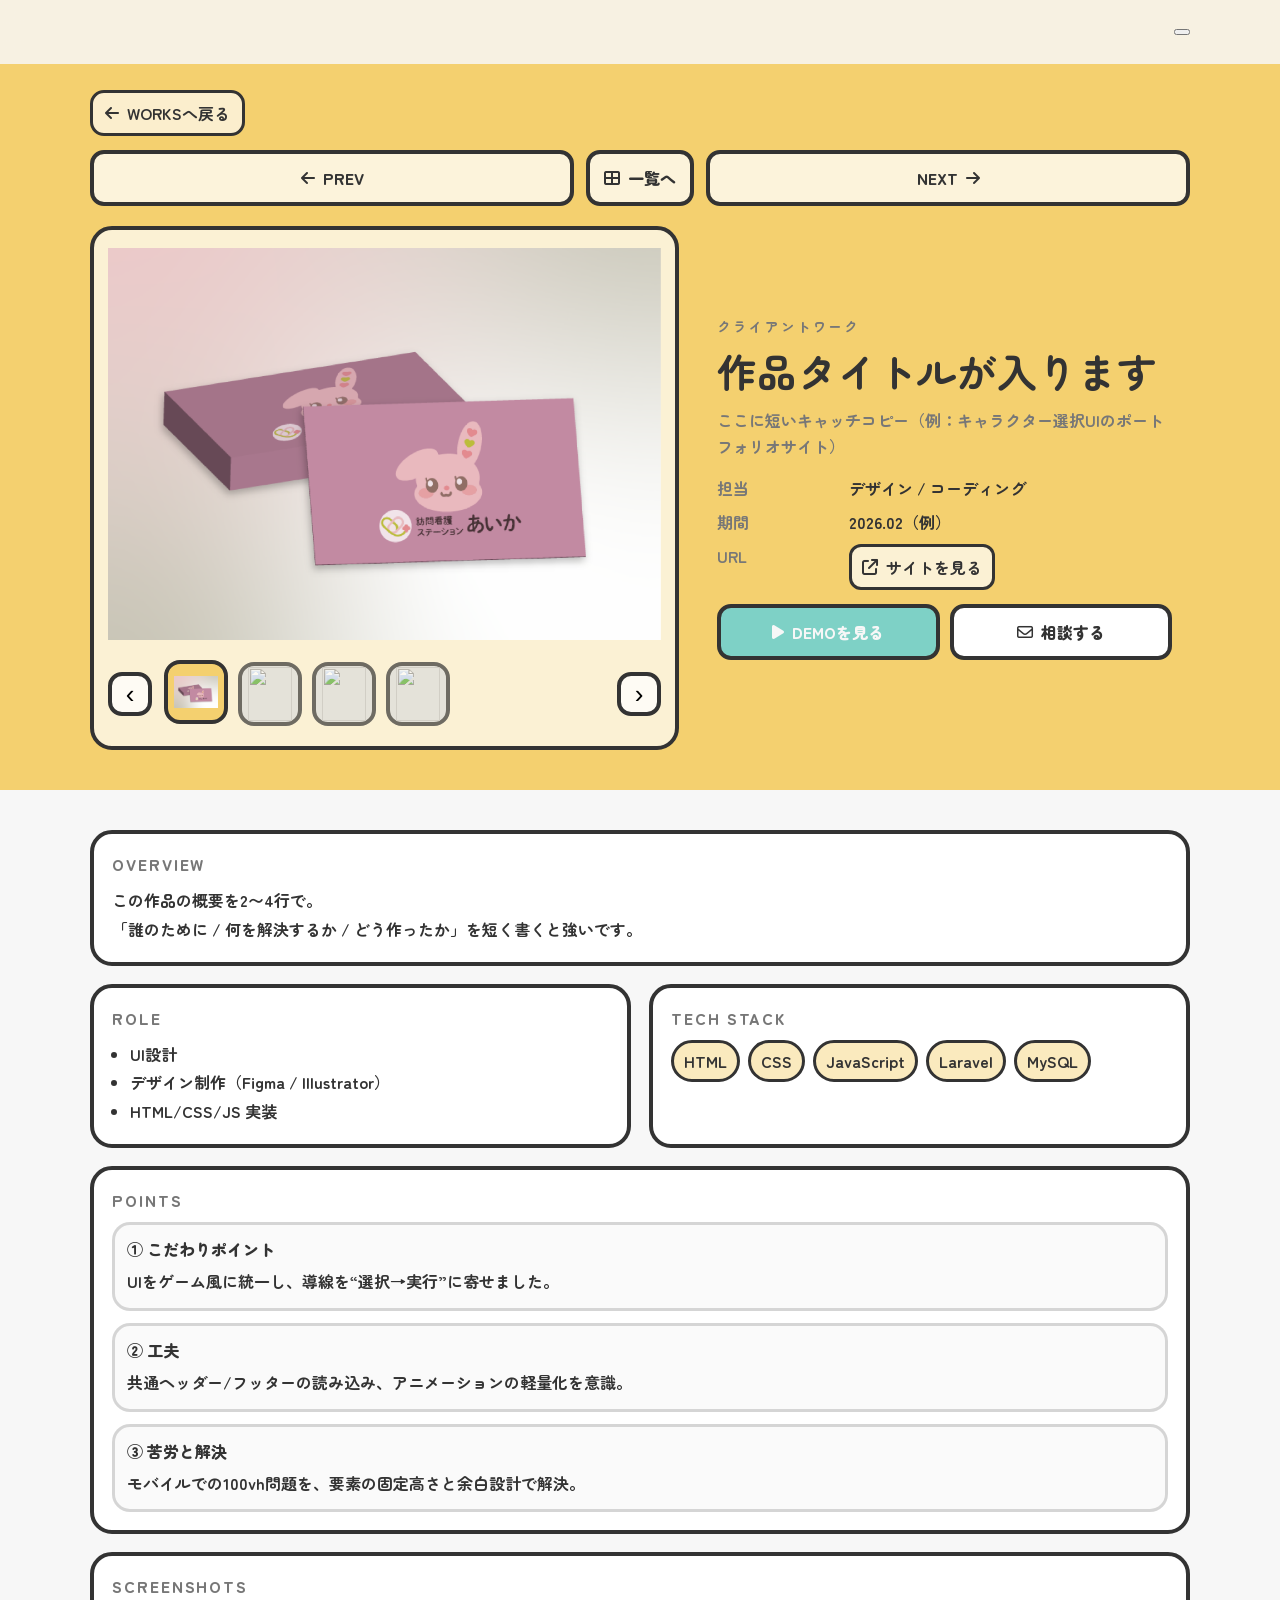
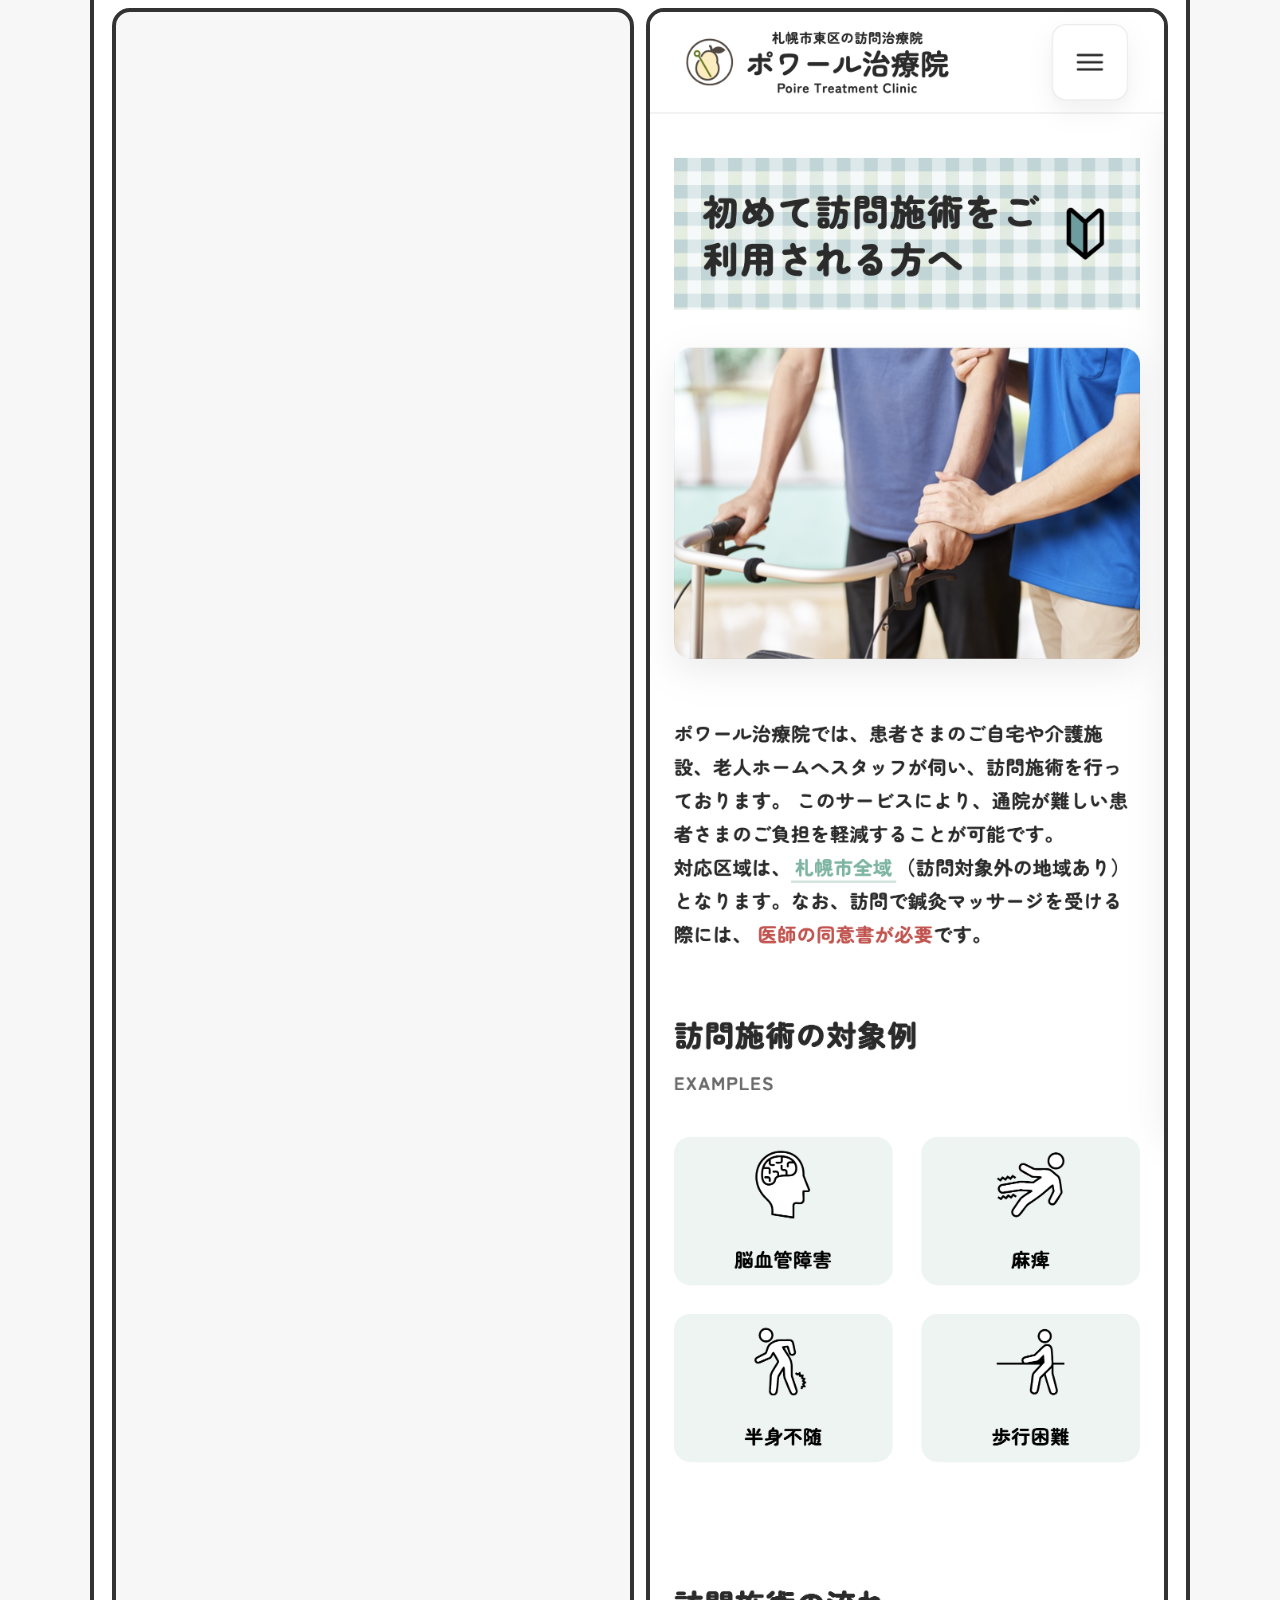
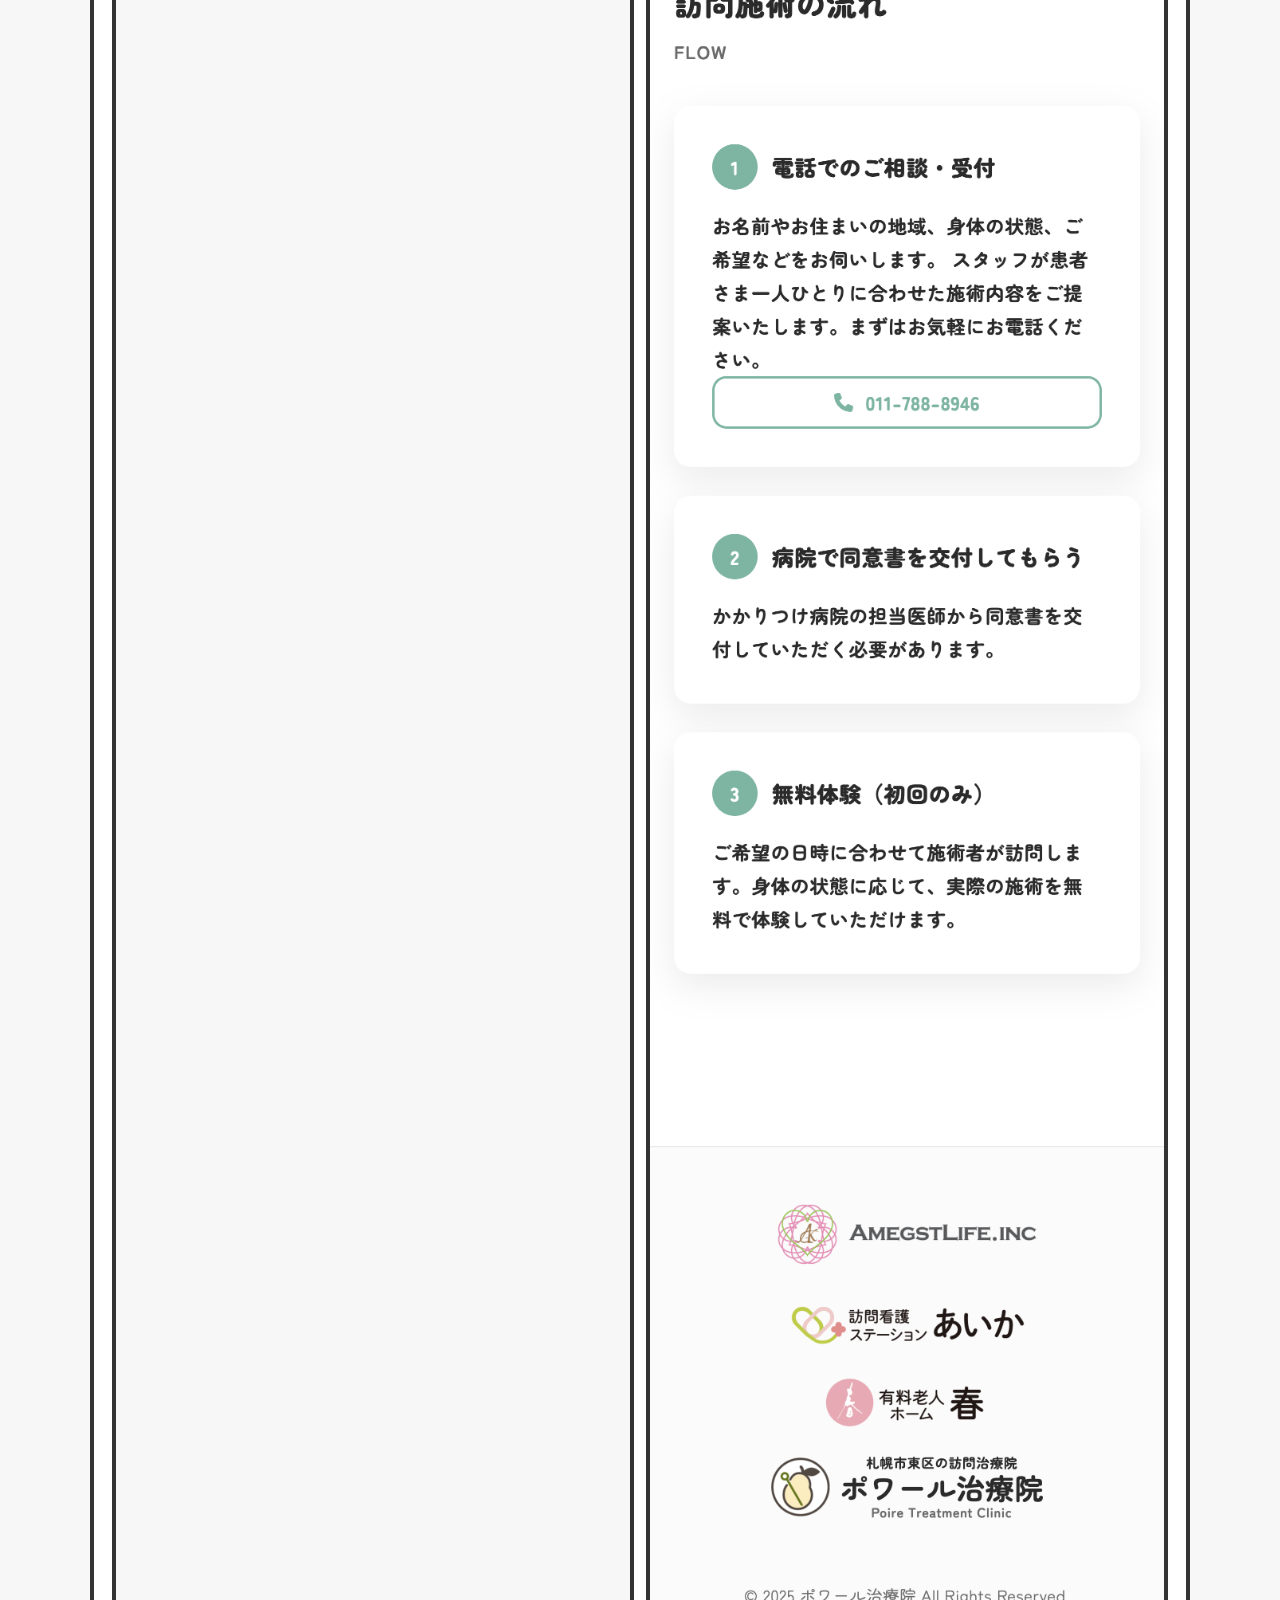
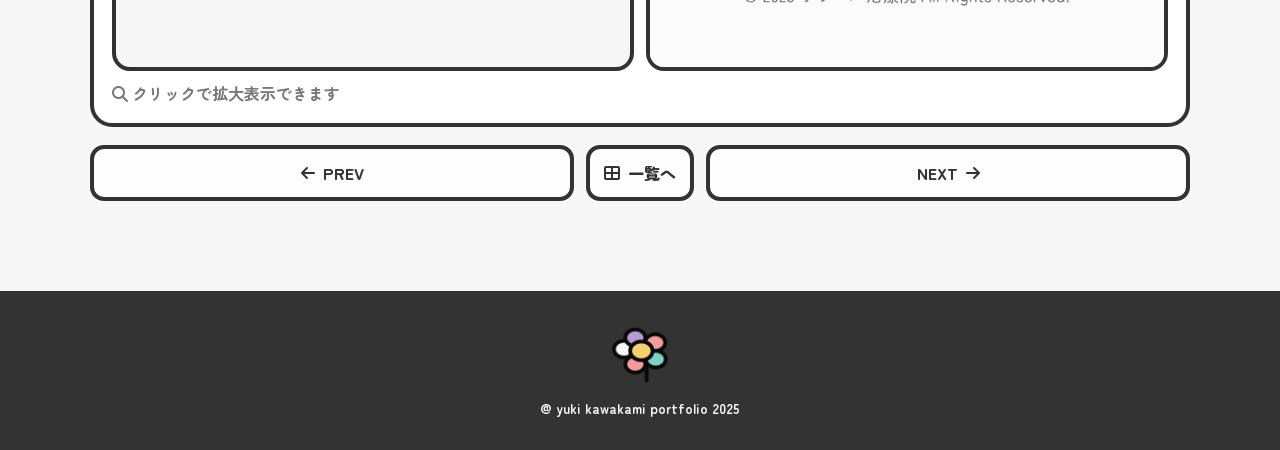
==== works/aika-dtp.html @ 720076ee "update" ====
<!DOCTYPE html>
<html lang="ja">

<head>
    <meta charset="UTF-8">
    <meta name="viewport" content="width=device-width, initial-scale=1.0">

    <title>制作実績 | Yuki Kawakami Portfolio</title>

    <!-- reset css -->
    <link rel="stylesheet" href="https://unpkg.com/destyle.css@1.0.5/destyle.css" />

    <!-- css -->
    <link rel="stylesheet" href="../assets/css/style.css">
    <link rel="stylesheet" href="../assets/css/mobile.css" media="(max-width:768px)">
    <link rel="stylesheet" href="https://cdnjs.cloudflare.com/ajax/libs/font-awesome/6.6.0/css/all.min.css">

    <!-- ハンバーガー -->
    <link rel="stylesheet" href="https://cdnjs.cloudflare.com/ajax/libs/hamburgers/1.2.1/hamburgers.min.css">

    <!-- ファビコン -->
    <link rel="icon" href="../img/favicon.ico" sizes="any" />

    <!-- フォント -->
    <link rel="preconnect" href="https://fonts.googleapis.com">
    <link rel="preconnect" href="https://fonts.gstatic.com" crossorigin>
    <link
        href="https://fonts.googleapis.com/css2?family=BBH+Bartle&family=Kiwi+Maru:wght@400;500&family=M+PLUS+Rounded+1c:wght@400;500;700&family=Zen+Maru+Gothic:wght@400;500;700;900&display=swap"
        rel="stylesheet">

    <!-- js -->
    <script src="../assets/js/script.js" defer></script>
</head>

<body>

    <header id="header" class="header"><!-- ヘッダー挿入 --></header>

    <main>

        <!-- ===== HERO ===== -->
        <section class="workHero">
            <div class="workHero__inner">

                <nav class="workBread" aria-label="breadcrumb">
                    <a href="../index.html#works" class="workBread__link">
                        <i class="fa-solid fa-arrow-left"></i> WORKSへ戻る
                    </a>
                </nav>
                <!-- 前後ナビ -->
                <div class="workPager">
                    <a class="workPager__btn" href="./portfolio-site.html">
                        <i class="fa-solid fa-arrow-left"></i> PREV
                    </a>
                    <a class="workPager__btn" href="../index.html#works">
                        <i class="fa-solid fa-table-cells-large"></i> 一覧へ
                    </a>
                    <a class="workPager__btn" href="./cytech-character-design.html">
                        NEXT <i class="fa-solid fa-arrow-right"></i>
                    </a>
                </div>
                <div class="workHero__grid">
                    <!-- 左：サムネ -->
                    <div class="workHero__shot">


                        <!-- メイン画像 -->
                        <img id="workHeroMain" src="../img/works-02.png" alt="作品サムネイル">

                        <!-- 下：別画像サムネ -->
                        <div class="workHeroThumbs">
                            <button class="workHero-arrow" type="button" data-dir="-1" aria-label="prev">‹</button>

                            <div class="workHeroThumbs__list" id="workHeroThumbList"></div>

                            <button class="workHero-arrow" type="button" data-dir="1" aria-label="next">›</button>
                        </div>

                    </div>



                    <!-- 右：概要 -->
                    <div class="workHero__info">

                        <p class="workKicker">クライアントワーク</p>
                        <!-- タイトル差し替え -->
                        <h1 class="workTitle">作品タイトルが入ります</h1>
                        <p class="workSub">
                            ここに短いキャッチコピー（例：キャラクター選択UIのポートフォリオサイト）
                        </p>

                        <div class="workMeta">
                            <dl class="workMeta__dl">
                                <div class="workMeta__row">
                                    <dt>担当</dt>
                                    <dd>デザイン / コーディング</dd>
                                </div>
                                <div class="workMeta__row">
                                    <dt>期間</dt>
                                    <dd>2026.02（例）</dd>
                                </div>
                                <div class="workMeta__row">
                                    <dt>URL</dt>
                                    <dd>
                                        <a class="workLink" href="http://www.amgst.co.jp/" target="_blank"
                                            rel="noopener">
                                            <i class="fa-solid fa-arrow-up-right-from-square"></i> サイトを見る
                                        </a>
                                    </dd>
                                </div>

                            </dl>

                            <!-- CTA -->
                            <div class="workCtas">
                                <a class="workBtn workBtn--main" href="https://example.com" target="_blank"
                                    rel="noopener">
                                    <i class="fa-solid fa-play"></i> DEMOを見る
                                </a>
                                <a class="workBtn workBtn--sub" href="../index.html#contact">
                                    <i class="fa-regular fa-envelope"></i> 相談する
                                </a>
                            </div>

                        </div>
                    </div>
                </div>

            </div>
        </section>


        <!-- ===== CONTENT ===== -->
        <section class="workBody">
            <div class="workBody__inner">

                <div class="workCard2">
                    <h2 class="workH2">OVERVIEW</h2>
                    <p class="workP">
                        この作品の概要を2〜4行で。<br>
                        「誰のために / 何を解決するか / どう作ったか」を短く書くと強いです。
                    </p>
                </div>

                <div class="workGrid2">
                    <div class="workCard2">
                        <h2 class="workH2">ROLE</h2>
                        <ul class="workList">
                            <li>UI設計</li>
                            <li>デザイン制作（Figma / Illustrator）</li>
                            <li>HTML/CSS/JS 実装</li>
                        </ul>
                    </div>

                    <div class="workCard2">
                        <h2 class="workH2">TECH STACK</h2>
                        <div class="workTags">
                            <span class="workTag">HTML</span>
                            <span class="workTag">CSS</span>
                            <span class="workTag">JavaScript</span>
                            <span class="workTag">Laravel</span>
                            <span class="workTag">MySQL</span>
                        </div>
                    </div>
                </div>

                <div class="workCard2">
                    <h2 class="workH2">POINTS</h2>
                    <div class="workPoints">
                        <div class="workPoint">
                            <p class="workPoint__title">① こだわりポイント</p>
                            <p class="workP">UIをゲーム風に統一し、導線を“選択→実行”に寄せました。</p>
                        </div>

                        <div class="workPoint">
                            <p class="workPoint__title">② 工夫</p>
                            <p class="workP">共通ヘッダー/フッターの読み込み、アニメーションの軽量化を意識。</p>
                        </div>

                        <div class="workPoint">
                            <p class="workPoint__title">③ 苦労と解決</p>
                            <p class="workP">モバイルでの100vh問題を、要素の固定高さと余白設計で解決。</p>
                        </div>
                    </div>
                </div>

                <!-- 追加スクショ -->
                <div class="workCard2">
                    <h2 class="workH2">SCREENSHOTS</h2>

                    <div class="workShots">
                        <button class="shot" type="button" data-img="../img/works/sample.png" aria-label="screenshot 1">
                            <img src="../img/works/file02-04.png" alt="">
                        </button>
                        <button class="shot" type="button" data-img="../img/works/sample2.png"
                            aria-label="screenshot 2">
                            <img src="../img/works/file02-05.png" alt="">
                        </button>
                    </div>

                    <p class="workHint">
                        <i class="fa-solid fa-magnifying-glass"></i> クリックで拡大表示できます
                    </p>
                </div>

                <!-- 前後ナビ -->
                <div class="workPager">
                    <a class="workPager__btn" href="./portfolio-site.html">
                        <i class="fa-solid fa-arrow-left"></i> PREV
                    </a>
                    <a class="workPager__btn" href="../index.html#works">
                        <i class="fa-solid fa-table-cells-large"></i> 一覧へ
                    </a>
                    <a class="workPager__btn" href="./cytech-character-design.html">
                        NEXT <i class="fa-solid fa-arrow-right"></i>
                    </a>
                </div>

            </div>
        </section>

        <!-- モーダル（画像拡大） -->
        <div class="workModal" hidden>
            <button class="workModal__bg" type="button" aria-label="close"></button>
            <div class="workModal__panel" role="dialog" aria-modal="true" aria-label="image preview">
                <button class="workModal__close" type="button" aria-label="close">
                    <i class="fa-solid fa-xmark"></i>
                </button>
                <img class="workModal__img" src="" alt="">
            </div>
        </div>


    </main>

    <footer id="footer" class="footer"><!-- フッター挿入 --></footer>

</body>

</html>
---- assets/css/style.css ----
@charset "UTF-8";

[hidden] {
    display: none !important;
}


/* =========================
   Base 
========================= */
:root {

    /* Color */
    --color-bg: #F7F7F7;
    --color-card: #FFFFFF;
    --color-sub: #dbdcdc;

    --color-main: #7ED1C6;
    --color-purple: #B79AD6;
    --color-coral: #F29C9C;
    --color-yellow: #F4D06F;

    --color-text: #333333;
    --color-text-sub: #777777;

    /* space */
    --space-1: 8px;
    --space-2: 12px;
    --space-3: 16px;
    --space-4: 24px;
    --space-5: 32px;
    --space-6: 48px;
    --space-7: 64px;

    /* border */
    --radius: 16px;
}

html {
    /* 基準 */
    font-size: 16px;
    scroll-behavior: smooth;
}

body {
    font-size: 1rem;

    background: var(--color-bg);
    color: var(--color-text);
    margin: 0 auto;
    text-align: center;


    /* font---------- */
    font-family: "Zen Maru Gothic", sans-serif;
    font-weight: 700;
    font-style: normal;
    /* -------------- */
}

.container {
    width: min(1000px, 100% - 32px);
    margin: 0 auto;
}

img {
    max-width: 100%;
    height: auto;
    display: block;

}

h1 {
    font-size: 2rem;
}

h2 {
    /* title */
    font-size: 3rem;
    font-weight: 800;
}

h3 {
    font-size: 1.1rem;

}

h6 {
    color: var(--color-text-sub);
}

p {
    font-weight: 600;
}

section {
    padding: var(--space-7);
}

.title {
    padding: 0 0 var(--space-7) 0;
}


/* button */
.btn {
    background: var(--color-main);
    color: white;
}

.btn:hover {
    background: var(--color-purple);
}

/* 統一 */
.skillCard,
.workCard,
.aboutBox img,
.marquee {
    border-radius: var(--radius);
}

/* 影 */
.skillCard,
.workCard {
    box-shadow: 0 8px 24px rgba(0, 0, 0, 0.08);
}

.workCard img {
    width: 100%;
    aspect-ratio: 4 / 3;
    object-fit: cover;
    border-radius: calc(var(--radius) - 2px);
}

/* header.html -------------------*/

.header {
    position: fixed;
    top: 0;
    left: 0;
    width: 100%;
    z-index: 1400;
    background: rgba(247, 247, 247, 0.85);
    backdrop-filter: blur(10px);
}

.header__inner {
    width: min(1100px, 100% - 32px);
    margin: 0 auto;
    height: 64px;
    display: flex;
    align-items: center;
    justify-content: flex-end;
}

/* ===== ハンバーガースライド ===== */
.header-nav {
    position: fixed;
    inset: 0;
    z-index: 1300;

    transform: translateX(-100%);
    transition: transform 0.35s ease;
    display: flex;
    align-items: center;
    justify-content: center;
    background: var(--color-sub);
    backdrop-filter: blur(10px);
    margin-top: 65px;
    padding-top: 700px;
}

.header-nav.is-open {
    transform: translateX(0);
}

/* overlay */
.menu-overlay {
    position: fixed;
    inset: 0;
    z-index: 1200;
    background: rgba(0, 0, 0, 0.35);
    opacity: 0;
    pointer-events: none;
    transition: opacity 0.2s ease;
}

.menu-overlay.is-open {
    opacity: 1;
    pointer-events: auto;
}

/* hamburger 最前面 */
.hamburger {
    position: relative;
    z-index: 1500;
}

/* nav 中身 */
.header-nav .navList {
    display: grid;
    gap: 14px;
    width: min(520px, 90vw);
    padding: 0;
    margin: 0;
}

.header-nav .navItem {
    list-style: none;
}

.header-nav .navLink {
    display: flex;
    align-items: center;
    justify-content: center;

    padding: 16px 18px;
    border-radius: 14px;

    border: 3px solid var(--color-text);
    background: var(--color-purple);
    color: var(--color-bg);
    text-decoration: none;
}

.header-nav .navLink:hover {
    background: var(--color-main);
}

/* パネル内レイアウト */
.menu-panel {
    width: min(560px, 92vw);
    margin: 0 auto;
    display: grid;
    gap: 22px;
    padding-bottom: 800px;
}

/* 見出し */
.menu-kicker {
    margin: 0;
    letter-spacing: .14em;
    color: var(--color-text-sub);
    font-size: .9rem;
}

.menu-title {
    margin: 6px 0 0;
    font-size: 1.6rem;
    display: flex;
    justify-content: center;
    align-items: center;
}

.headerIcon {
    width: 32px;
    height: 32px;
}


.menu-sub {
    margin: 6px 0 0;
    color: var(--color-text-sub);
    font-size: .95rem;
    line-height: 1.5;
}

/* メニューリンク */
.menu-links {
    list-style: none;
    padding: 0;
    margin: 0;
    display: grid;
    gap: 12px;
}

.menu-link {
    display: flex;
    align-items: center;
    justify-content: center;
    padding: 16px 18px;

    border: 3px solid var(--color-text);
    border-radius: 14px;
    background: var(--color-purple);
    color: var(--color-bg);
    text-decoration: none;
    font-size: 1.2rem;
}

.menu-link:hover {
    background: var(--color-main);
}

/* SNS */
.menu-sns {
    display: grid;
    grid-template-columns: 1fr 1fr;
    gap: 12px;
}

.sns-btn {
    display: flex;
    align-items: center;
    justify-content: center;
    gap: 10px;

    padding: 14px 16px;
    border-radius: 14px;
    text-decoration: none;

    border: 3px solid var(--color-text);
    background: var(--color-card);
    color: var(--color-text);
}

.sns-btn:hover {
    background: var(--color-yellow);
}

/* 閉じる説明 */
.menu-help {
    margin: 0;
    color: var(--color-text-sub);
    font-size: .9rem;
}

.menu-help__key {
    display: inline-block;
    padding: 2px 8px;
    border-radius: 8px;
    border: 2px solid var(--color-text);
    background: var(--color-card);
    color: var(--color-text);
    margin: 0 4px;
}


/* -------------------------------*/

/* footer.html -------------------*/
.footer__inner {
    background-color: var(--color-text);
    padding: var(--space-5);
    display: flex;
    flex-direction: column;
    align-items: center;
    justify-content: center;
    gap: 12px;
}

.footerIcon {
    width: 64px;
    height: 64px;
    transition: transform .2s ease;
}

.footerIcon:hover {
    transform: scale(1.08);
}

.copy {
    color: var(--color-bg);
    text-align: center;
}



/* -------------------------------*/

/* HOME-------------------*/
.home {
    height: 100vh;
    background-color: var(--color-yellow);
    padding-top: 64px;
    align-items: center;
}

/* キャラクター選択 */
/* ===== Character Select MV ===== */
.mv-select {
    min-height: 100vh;
    display: grid;
    place-items: start center;
    padding: 96px 16px 40px;
    margin-top: 0;
    height: calc(100vh - 64px);
    padding: 16px;
    overflow: hidden;
}

.mv-select__kicker {
    margin: 0;
    letter-spacing: .16em;
    color: var(--color-text-sub);
    font-size: .85rem;
}

.mv-select__frame {
    width: min(920px, 100%);
    height: 100%;
    max-height: 500px;
    display: grid;
    grid-template-rows: auto auto auto;
    /* 上(タイトル) / 中(本体) / 下(サムネ) */
    padding-top: 0;
    gap: 4px;

}

.mv-select__top {
    display: flex;
    align-items: baseline;
    justify-content: space-between;
    gap: 12px;
    padding: 6px 8px 16px;
}

.mv-select__top img {
    width: 64px;
    height: 64px;
}

.mv-select__logo {
    font-size: 1.1rem;
    letter-spacing: .16em;
    color: var(--color-text-sub);
}

.mv-select__hint {
    font-size: .9rem;
    color: var(--color-text-sub);
}

.mv-select__hero {
    margin: 2px 0 0;
    font-size: clamp(34px, 5vw, 56px);
    line-height: 1.0;
    display: flex;
    justify-content: center;
    align-items: center;
}

.mv-select__by {
    margin: 6px 0 0;
    color: var(--color-text-sub);
    font-size: .95rem;
}

.mv-select__grid {
    display: grid;
    grid-template-columns: .95fr 1.05fr;
    gap: 16px;
    min-height: 0;
}

/* キャラクター */
.mv-select__character {
    border: 4px solid var(--color-text);
    border-radius: 18px;
    background: linear-gradient(0deg, var(--color-yellow), var(--color-bg));
    padding: 18px;
}

.mv-select__portrait {
    border: 4px solid var(--color-text);
    border-radius: 18px;
    background: var(--color-sub);
    height: clamp(180px, 30vh, 240px);
    display: grid;
    place-items: center;
    overflow: hidden;
    transform: translateY(-4px);
}

.mv-select__portrait img {
    width: 70%;
    max-width: 220px;
    height: auto;
}

.mv-select__name {
    margin-top: 14px;
    font-size: 1.6rem;
}

.mv-select__role {
    margin-top: 4px;
    color: var(--color-text-sub);
}

.mv-select__status .mv-select__card {
    border: 4px solid var(--color-text);
    border-radius: 18px;
    background: var(--color-bg);
    padding: 18px;
}

.mv-select__cardTitle {
    text-align: left;
    letter-spacing: .12em;
    color: var(--color-text-sub);
    margin-bottom: 10px;
}

.mv-select__dl {
    display: grid;
    gap: 10px;
    text-align: left;
    margin: 0 0 14px;
}

.mv-select__row {
    display: grid;
    grid-template-columns: 90px 1fr;
    gap: 10px;
    align-items: start;
}

.mv-select__row dt {
    color: var(--color-text-sub);
}

.mv-select__bars {
    display: grid;
    gap: 10px;
    margin: 10px 0 18px;
}

.mv-select__bar {
    display: grid;
    grid-template-columns: 90px 1fr;
    gap: 10px;
    align-items: center;
    text-align: left;
}

.mv-select__bar i {
    display: block;
    height: 12px;
    border-radius: 999px;
    border: 3px solid var(--color-text);
    background: var(--color-card);
    position: relative;
    overflow: hidden;
}

.mv-select__bar i::after {
    content: "";
    position: absolute;
    inset: 0;
    width: var(--w, 60%);
    background: var(--color-main);
}

.mv-select__cta {
    display: grid;
    grid-template-columns: 1fr 1fr;
    gap: 10px;
}

.mv-btn {
    display: inline-flex;
    align-items: center;
    justify-content: center;
    padding: 12px 14px;
    border-radius: 14px;
    border: 4px solid var(--color-text);
    text-decoration: none;
}

.mv-btn--main {
    background: var(--color-main);
    color: var(--color-bg);
}

.mv-btn--main:hover {
    background: var(--color-purple);
}

.mv-btn--sub {
    background: var(--color-card);
    color: var(--color-text);
}

.mv-btn--sub:hover {
    background: var(--color-yellow);
}

.mv-select__thumbs {
    margin-top: 0;
    display: grid;
    grid-template-columns: 52px 1fr 52px;
    gap: 10px;
    align-items: center;

}

.mv-arrow {
    height: 52px;
    border-radius: 14px;
    border: 4px solid var(--color-text);
    background: var(--color-card);
    cursor: pointer;
    font-size: 28px;
    line-height: 1;
}

/* サムネ thumb */

.mv-select__thumbList {
    display: flex;
    gap: 10px;
    overflow: auto;
    padding: 6px 2px;
    scroll-behavior: smooth;
}

.mv-thumb {
    flex: 0 0 auto;
    width: 60px;
    height: 60px;
    border-radius: 16px;
    border: 4px solid var(--color-text);
    background: var(--color-sub);
    display: grid;
    place-items: center;
    cursor: pointer;
    opacity: .65;
    transition: .2s;
}

.mv-thumb img {
    width: 100%;
}

.mv-thumb.is-active {
    opacity: 1;
    background: var(--color-yellow);
    transform: translateY(-2px);
}

.mv-select__frame {
    padding-top: 0;
    gap: 6px;
}

.mv-select__top {
    padding: 4px 8px 4px;
}

.mv-select__hero {
    margin: 0;
}

.mv-select__by {
    margin: 2px 0 4px;
}

/* -------------------------------*/

/* ABOUT ME-------------------*/

.aboutMe {
    padding: 80px 16px;
}

/* 全体コンテナ */
.aboutBox {
    max-width: 1000px;
    margin: 0 auto;

    display: grid;
    grid-template-columns: 280px 1fr;
    gap: 40px;

    align-items: center;
    padding: var(--space-6);

}

/* 画像 */
.aboutBox img {
    width: 100%;
    max-width: 240px;
    aspect-ratio: 1 / 1;

    background: var(--color-sub);
    border-radius: 16px;
    border: 4px solid var(--color-text);

    object-fit: cover;
}

/* テキスト側 */
.homeText {
    text-align: left;
}

/* 肩書き */
.homeText h1 {
    font-size: 1.4rem;
    margin-bottom: 16px;
}

/* 説明文 */
.aboutText {
    padding: 0;
    margin-bottom: 16px;

    line-height: 1.7;
    color: var(--color-text);
}

/* 強調文 */
.homeLead {
    padding: 0;
    margin-bottom: 24px;

    font-weight: 700;
    color: var(--color-main);
}

/* ボタン群 */
.homeCtas {
    display: flex;
    gap: 12px;
}

/* ボタン */
.btn {
    display: inline-flex;
    align-items: center;
    justify-content: center;

    padding: 12px 18px;
    border-radius: 12px;

    border: 3px solid var(--color-text);
    background: var(--color-main);
    color: white;

    text-decoration: none;
    transition: 0.2s;
}

.btn:hover {
    transform: translateY(-2px);
    background: var(--color-purple);
}

/* サブ */
.btnSub {
    background: var(--color-card);
    color: var(--color-text);
}

.btnSub:hover {
    background: var(--color-yellow);
}

/* -------------------------------*/



/* ===== SKILL ===== */
/* =========================
   SKILL (Status UI)
========================= */
.skill {
    background: var(--color-purple);
    padding: 90px 24px 110px;
    box-shadow: 0 6px 0 rgba(0, 0, 0, 0.12);
}

/* 3カード横並び（PC） */
.skillBox {
    width: min(1100px, 100%);
    margin: 0 auto;
    display: grid;
    grid-template-columns: repeat(3, 1fr);
    gap: 22px;
    padding: 0 var(--space-7);
}

/* Card */
.skillCard {
    background: rgba(255, 255, 255, 0.88);
    border: 4px solid var(--color-text);
    border-radius: 20px;
    padding: var(--space-4);
    display: grid;
    gap: 14px;
    overflow: hidden;
}

/* タイトル */
.skillCard h3 {
    text-align: center;
    font-size: 2rem;
    white-space: nowrap;
    background-color: var(--color-text);
    color: var(--color-bg);
    padding: var(--space-2);
    margin-top: calc(-1 * var(--space-4));
    margin-left: calc(-1 * var(--space-4));
    margin-right: calc(-1 * var(--space-4));

}

/* 上部（アイコン＋説明） */
.skillHead {
    display: grid;
    grid-template-columns: 100px 1fr;
    gap: 6px;
    align-items: center;
}

.skillIcon {
    width: 100%;
    height: 110px;
    object-fit: contain;
    /* background: var(--color-sub); */
    /* border: 3px solid var(--color-text); */
    /* border-radius: 16px; */
    /* padding: 10px; */
}

.skillLead {
    margin: 0;
    text-align: left;
    line-height: 1.6;
    color: var(--color-text);
}

/* バー一覧 */
.skillBars {
    margin: 0;
    display: grid;
    gap: 10px;
}

.skillRow {
    display: grid;
    grid-template-columns: 90px 1fr;
    gap: 12px;
    align-items: center;
}

.skillRow dt {
    text-align: left;
    color: var(--color-text-sub);
    font-weight: 800;
}

.skillRow dd {
    margin: 0;
}

/* バー本体（ゲームUI） */
.bar {
    --v: 60%;
    display: block;
    height: 14px;
    border-radius: 999px;
    border: 3px solid var(--color-text);
    background: var(--color-card);
    position: relative;
    overflow: hidden;
}

.bar::after {
    content: "";
    position: absolute;
    inset: 0;
    width: var(--v);
    background: var(--color-yellow);
}

/* 補足 */
.skillNote {
    margin: 0;
    text-align: left;
    color: var(--color-text-sub);
    font-size: .92rem;
    line-height: 1.6;
    padding-top: 6px;
    border-top: 2px dashed rgba(0, 0, 0, 0.2);
}

.memo {
    width: min(1100px, 100%);
    margin: 18px auto 0;
    padding: 12px 16px;
    border: 3px solid var(--color-text);
    border-radius: 18px;
    background: rgba(255, 255, 255, 0.6);
    display: grid;
    gap: 6px;
    text-align: left;
    font-size: .95rem;
}

/* レスポンシブ（PC→タブレット） */
@media (max-width: 1000px) {
    .skillBox {
        grid-template-columns: repeat(2, 1fr);
    }
}


/* -------------------------------*/

/* WORKS-------------------*/
.works {
    background-color: var(--color-sub);
}

.workBox {
    display: grid;
    grid-template-columns: 1fr 1fr;
    gap: 30px;
}

.workCard {
    position: relative;
    overflow: hidden;
    transition: 0.2s;
}

.workCard img {
    width: 100%;
    display: block;
    border-radius: 20px;
    transition: transform 0.4s ease, filter 0.4s ease;
}

.workCard:hover img {
    transform: scale(1.08);
    filter: brightness(1.03);
}


.workBadge {
    position: absolute;
    top: 12px;
    left: 12px;
    z-index: 2;

    display: inline-flex;
    align-items: center;
    gap: 20px;

    padding: 4px 18px;
    border-radius: 999px;

    border: 3px solid var(--color-text);

    /* font-size: .8rem; */
    font-weight: 800;
    color: var(--color-text);
}

.workBadge.m {
    background-color: var(--color-main);
}

.workBadge.c {
    background-color: var(--color-yellow);
}

.workBadge.s {
    border: none;
    left: auto;
    right: 0px;
    font-size: 1.3rem;
}

.workCard img {
    /* border: 5px solid var(--color-text); */
    background-color: var(--color-bg);
    border-radius: 20px;
}

@media (max-width: 1000px) {
    .workBox {
        grid-template-columns: 1fr;
        gap: 20px;
    }
}

/* -------------------------------*/

/* =========================
   CONTACT
========================= */

.contact {
    padding: 100px 16px;
    background: var(--color-text-sub);
}

.w {
    color: var(--color-bg);
}


/* パネル */
.contactPanel {
    width: min(600px, 100%);
    margin: 24px auto 0;

    background: var(--color-card);
    border: 4px solid var(--color-text);
    border-radius: 20px;

    padding: 28px 24px;

    display: grid;
    gap: 20px;
}

/* 説明 */
.contactLead {
    margin: 0;
    color: var(--color-text);
    line-height: 1.7;
}

/* ボタン群 */
.contactActions {
    display: grid;
    gap: 12px;
}

/* ボタン */
.contactBtn {
    display: flex;
    align-items: center;
    justify-content: center;
    gap: 10px;

    padding: 14px;

    border-radius: 14px;
    border: 3px solid var(--color-text);

    background: var(--color-card);
    color: var(--color-text);

    text-decoration: none;
    font-weight: 700;

    transition: 0.2s;
}

/* hover */
.contactBtn:hover {
    transform: translateY(-2px);
    background: var(--color-yellow);
}

/* GitHub */
.contactBtn--github {
    background: var(--color-card);
}

/* Mail */
.contactBtn--mail {
    background: var(--color-main);
    color: white;
}

.contactBtn--mail:hover {
    background: var(--color-purple);
}

/* -------------------------------*/


/* =========================
   WORK DETAIL (File)
========================= */

.workHero {
    background: var(--color-yellow);
    padding: 90px 16px 40px;
}


.workHero__inner {
    width: min(1100px, 100%);
    margin: 0 auto;
}

.workBread {
    text-align: left;
    margin-bottom: 14px;
}

.workBread__link {
    display: inline-flex;
    align-items: center;
    gap: 8px;
    text-decoration: none;
    color: var(--color-text);
    padding: 8px 12px;
    border-radius: 14px;
    border: 3px solid var(--color-text);
    background: rgba(255, 255, 255, 0.65);
}

.workBread__link:hover {
    background: rgba(255, 255, 255, 0.9);
}

.workHero__grid {
    display: grid;
    grid-template-columns: 1.2fr 1fr;
    gap: 20px;
    align-items: center;
    margin-top: 20px;
}

.workHero__shot {
    position: relative;
    border: 4px solid var(--color-text);
    border-radius: 22px;
    background: rgba(255, 255, 255, 0.7);
    padding: 14px;
    overflow: hidden;
}

.workHero__shot img {
    width: 100%;
    height: 400px;
    display: block;
    /* border-radius: 16px; */
    object-fit: contain;
}

.workBadge2 {
    position: absolute;
    top: 14px;
    left: 14px;
    z-index: 2;
    display: inline-flex;
    align-items: center;
    gap: 8px;
    padding: 8px 12px;
    border-radius: 999px;
    border: 3px solid var(--color-text);
    font-weight: 800;
    background: rgba(255, 255, 255, 0.85);
}

.workBadge.is-personal {
    background: rgba(244, 208, 111, 0.95);
}

.workBadge.is-team {
    background: rgba(126, 209, 198, 0.95);
}

/* サムネ */
/* ===== Work detail: thumbs under hero image ===== */
.workHeroThumbs {
    margin-top: 12px;
    display: grid;
    grid-template-columns: 44px 1fr 44px;
    gap: 10px;
    align-items: center;
}

.workHero-arrow {
    width: 44px;
    height: 44px;
    border-radius: 14px;
    border: 4px solid var(--color-text);
    background: rgba(255, 255, 255, .75);
    cursor: pointer;
    font-size: 26px;
    line-height: 1;
}

.workHero-arrow:hover {
    background: var(--color-yellow);
}

.workHeroThumbs__list {
    display: flex;
    gap: 10px;
    overflow: auto;
    padding: 6px 2px;
    scroll-behavior: smooth;
    -webkit-overflow-scrolling: touch;
}

.workHeroThumb {
    flex: 0 0 auto;
    width: 64px;
    height: 64px;
    border-radius: 16px;
    border: 4px solid var(--color-text);
    background: var(--color-sub);
    display: grid;
    place-items: center;
    cursor: pointer;
    opacity: .7;
    transition: .2s;
    overflow: hidden;

}

.workHeroThumb img {
    width: 100%;
    height: 100%;
    display: block;
}

.workHeroThumb.is-active {
    opacity: 1;
    background: var(--color-yellow);
    transform: translateY(-2px);
}

.workHero__info {
    /* border: 4px solid var(--color-text); */
    /* border-radius: 22px; */
    /* background: rgba(255, 255, 255, 0.85); */
    padding: 18px;
}

.workKicker {
    margin: 0;
    letter-spacing: .14em;
    color: var(--color-text-sub);
    text-align: left;
    font-size: .85rem;
}

.workTitle {
    margin: 6px 0 0;
    text-align: left;
    font-size: clamp(28px, 3.2vw, 40px);
}

.workSub {
    margin: 8px 0 0;
    text-align: left;
    color: var(--color-text-sub);
    line-height: 1.6;
}

.workMeta {
    margin-top: 16px;
}

.workMeta__dl {
    margin: 0;
    display: grid;
    gap: 10px;
}

.workMeta__row {
    display: grid;
    grid-template-columns: 80px 1fr;
    gap: 12px;
    align-items: start;
    text-align: left;
}

.workMeta__row dt {
    color: var(--color-text-sub);
}

.workLink {
    display: inline-flex;
    align-items: center;
    gap: 8px;
    color: var(--color-text);
    text-decoration: none;
    padding: 8px 10px;
    border-radius: 12px;
    border: 3px solid var(--color-text);
    background: rgba(255, 255, 255, 0.7);
}

.workLink:hover {
    background: var(--color-yellow);
}

.workCtas {
    margin-top: 14px;
    display: grid;
    grid-template-columns: 1fr 1fr;
    gap: 10px;
}

.workBtn {
    display: inline-flex;
    align-items: center;
    justify-content: center;
    gap: 8px;
    padding: 12px 14px;
    border-radius: 14px;
    border: 4px solid var(--color-text);
    text-decoration: none;
    font-weight: 900;
}

.workBtn--main {
    background: var(--color-main);
    color: var(--color-bg);
}

.workBtn--main:hover {
    background: var(--color-purple);
}

.workBtn--sub {
    background: var(--color-card);
    color: var(--color-text);
}

.workBtn--sub:hover {
    background: var(--color-yellow);
}

/* Body */
.workBody {
    background: var(--color-bg);
    padding: 40px 16px 90px;
}

.workBody__inner {
    width: min(1100px, 100%);
    margin: 0 auto;
    display: grid;
    gap: 18px;
}

.workCard2 {
    border: 4px solid var(--color-text);
    border-radius: 22px;
    background: var(--color-card);
    padding: 18px;
}

.workH2 {
    margin: 0 0 10px;
    text-align: left;
    letter-spacing: .12em;
    color: var(--color-text-sub);
    font-size: 1rem;
}

.workP {
    margin: 0;
    text-align: left;
    line-height: 1.8;
}

.workGrid2 {
    display: grid;
    grid-template-columns: 1fr 1fr;
    gap: 18px;
}

.workList {
    margin: 0;
    padding-left: 18px;
    text-align: left;
    line-height: 1.8;
}

.workTags {
    display: flex;
    flex-wrap: wrap;
    gap: 8px;
}

.workTag {
    padding: 6px 10px;
    border-radius: 999px;
    border: 3px solid var(--color-text);
    background: rgba(244, 208, 111, 0.45);
}

.workPoints {
    display: grid;
    gap: 12px;
}

.workPoint {
    border: 3px solid rgba(0, 0, 0, 0.15);
    border-radius: 18px;
    padding: 12px;
    background: rgba(0, 0, 0, 0.02);
}

.workPoint__title {
    margin: 0 0 6px;
    text-align: left;
    font-weight: 900;
}

/* Screenshots */
.workShots {
    display: grid;
    grid-template-columns: 1fr 1fr;
    gap: 12px;
}

.shot {
    border: 4px solid var(--color-text);
    border-radius: 18px;
    background: rgba(0, 0, 0, 0.03);
    overflow: hidden;
    cursor: pointer;
    padding: 0;
}

.shot img {
    width: 100%;
    height: auto;
    display: block;
}

.workHint {
    margin: 10px 0 0;
    text-align: left;
    color: var(--color-text-sub);
}

/* pager */
.workPager {
    display: grid;
    grid-template-columns: 1fr auto 1fr;
    gap: 12px;
    align-items: center;
}

.workPager__btn {
    display: inline-flex;
    align-items: center;
    justify-content: center;
    gap: 8px;

    padding: 12px 14px;
    border-radius: 14px;
    border: 4px solid var(--color-text);

    background: rgba(255, 255, 255, 0.75);
    text-decoration: none;
    color: var(--color-text);
    font-weight: 900;
}

.workPager__btn:hover {
    background: var(--color-yellow);
}

/* modal */
.workModal {
    position: fixed;
    inset: 0;
    z-index: 2000;
    display: grid;
    place-items: center;
}

.workModal__bg {
    position: absolute;
    inset: 0;
    background: rgba(0, 0, 0, 0.45);
    border: 0;
}

.workModal__panel {
    position: relative;
    width: min(920px, 92vw);
    border-radius: 22px;
    border: 4px solid var(--color-text);
    background: rgba(255, 255, 255, 0.92);
    padding: 16px;
}

.workModal__img {
    width: 100%;
    height: auto;
    display: block;
    border-radius: 16px;
}

.workModal__close {
    position: absolute;
    top: 10px;
    right: 10px;
    width: 44px;
    height: 44px;
    border-radius: 14px;
    border: 4px solid var(--color-text);
    background: var(--color-card);
    cursor: pointer;
}

.workModal__close:hover {
    background: var(--color-yellow);
}

@media (max-width: 900px) {
    .workHero__grid {
        grid-template-columns: 1fr;
    }

    .workGrid2 {
        grid-template-columns: 1fr;
    }

    .workShots {
        grid-template-columns: 1fr;
    }

    .workCtas {
        grid-template-columns: 1fr;
    }
}



/* -------------------------------*/
---- assets/css/mobile.css ----
@charset "UTF-8";
@media (max-width: 768px) {
    html {
        font-size: 14px;
    }

    .title {
        padding: var(--space-1) 0 var(--space-3) 0;
    }

    .container {
        width: min(1000px, 100% - 8px);
    }


    /* =========================*/
    /* HOME -------------------*/
    /* =========================*/
    .mv.container {
        padding: var(--space-1);
        padding-top: 30px;

    }

    .mv-select__top h1 {
        font-size: 4rem;
    }

    .mv-select {
        width: 100%;
        padding-left: 6px;
        padding-right: 6px;
    }

    .mv-select__frame {
        width: 100%;
        max-width: 100%;
        padding-left: 0px;
        padding-right: 0px;
    }

    .mv-select__status {
        display: none;
    }

    .mv-select__grid {
        grid-template-columns: 1fr;
        justify-items: center;
        width: 100%;
    }


    .mv-select__character {
        width: 100%;
        max-width: 420px;
    }


    .mv-select__portrait {
        width: 100%;
        height: 180px;
    }

    .mv-select__portrait img {
        width: 100%;
        max-width: 180px;
        height: 100%;

    }





    /* -------------------------------*/

    /* =========================*/
    /* ABOUT -------------------*/
    /* =========================*/

    .aboutBox {
        grid-template-columns: 1fr;
        text-align: center;
        padding: var(--space-2);

    }

    .aboutBox img {
        display: block;
        margin: 0 auto;
        max-width: 140px;
    }

    .homeText {
        text-align: center;
        padding: 0 var(--space-4);
    }

    .homeCtas {
        justify-content: center;
    }



    /* SKILL -------------------*/

    .skillBox {
        grid-template-columns: 1fr;
        padding: var(--space-5);
    }

    .skillList li {
        flex-direction: row;
        font-size: 1.5rem;

    }

    .skillImg {
        padding: 0 var(--space-7);
    }



    @media (max-width: 640px) {
        .skillBox {
            grid-template-columns: 1fr;
        }

        .skillHead {
            grid-template-columns: 100px 1fr;
        }

        .skillIcon {
            height: 96px;
        }
    }

    /* -------------------------------*/


    /* WORKS-------------------*/

    .workBadge.s {
        font-size: 1.1rem;
    }



    /* -------------------------------*/

}
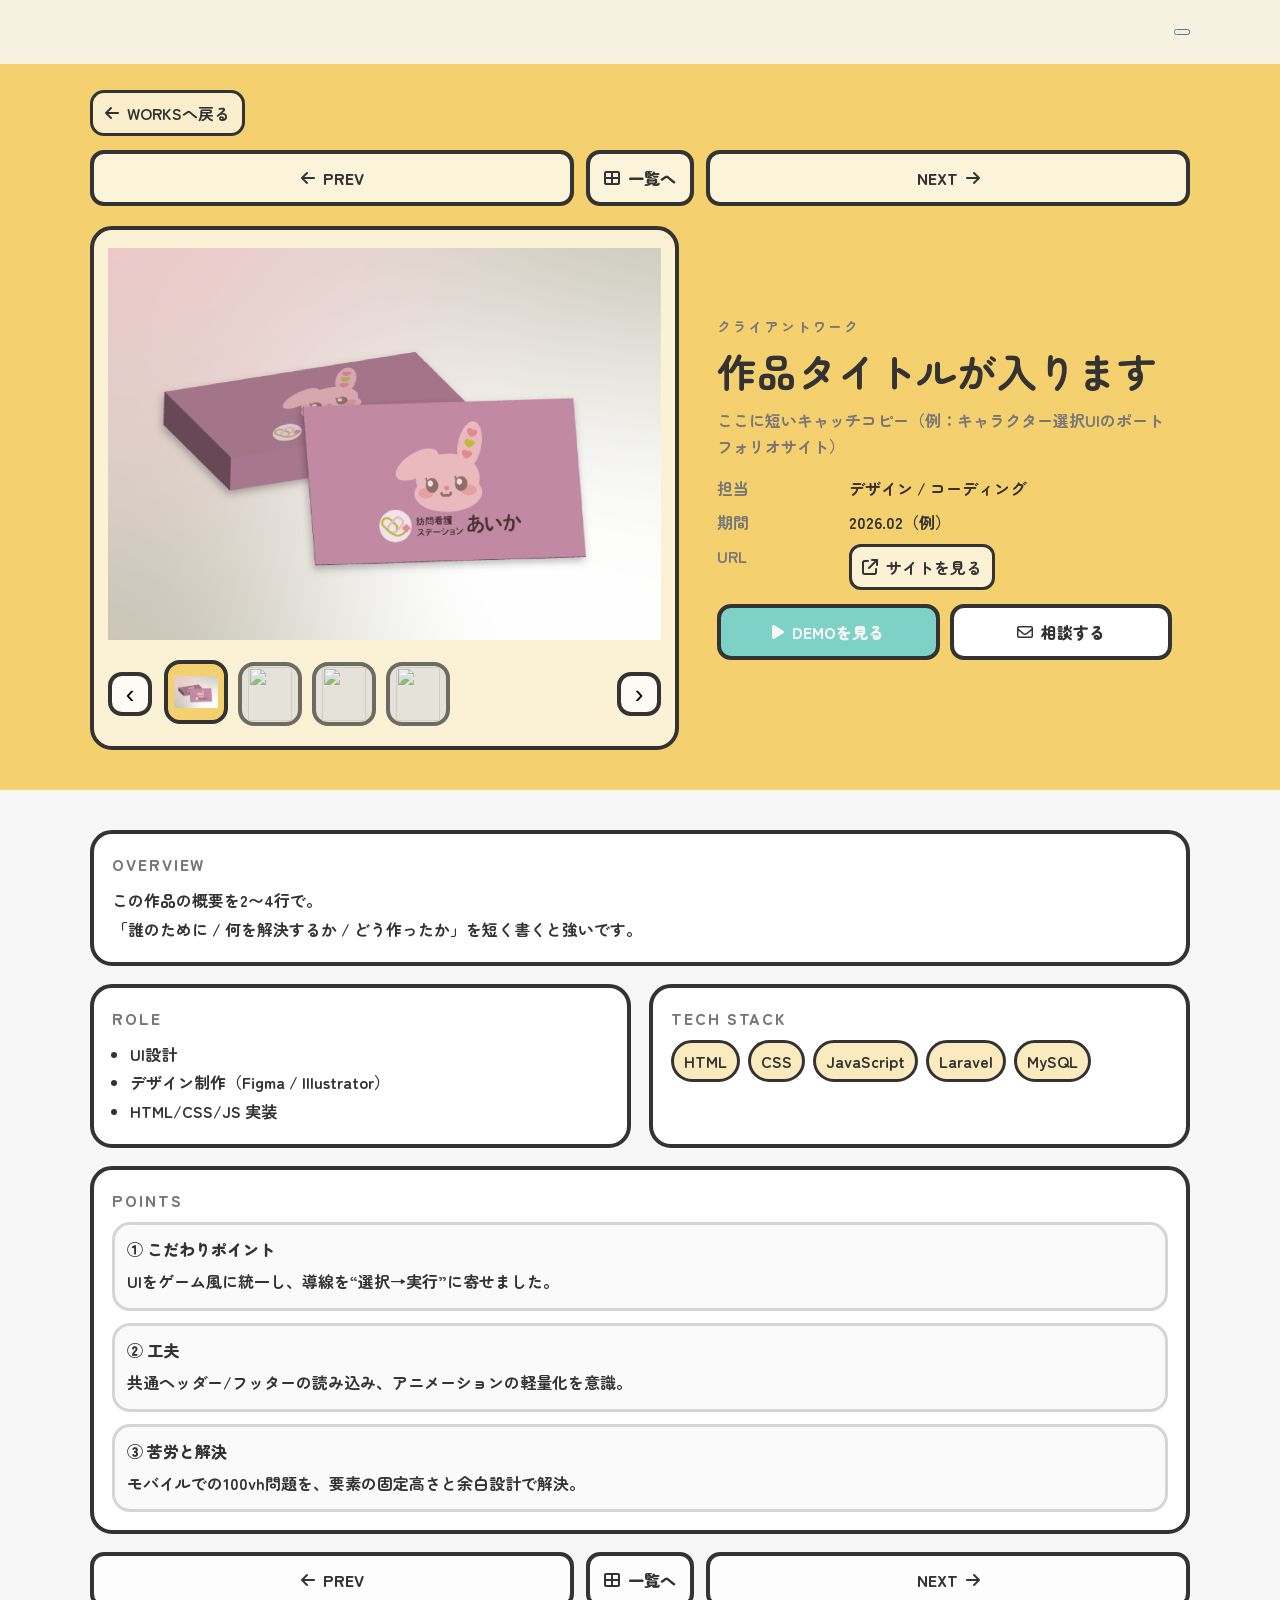
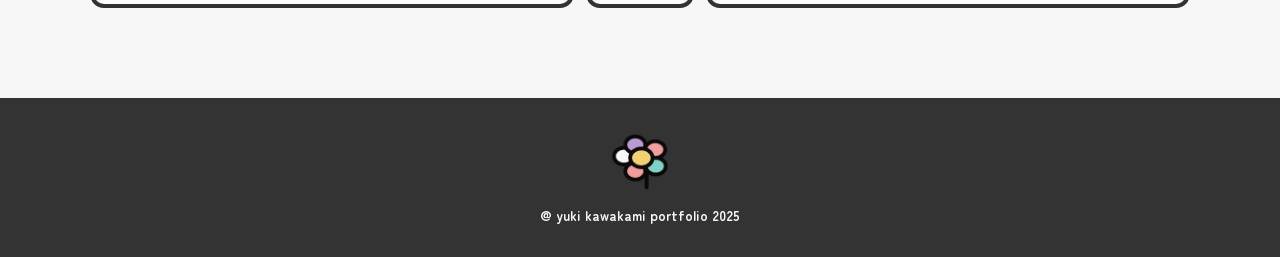
==== commit 7f2617f9: "update" ====
--- a/works/aika-dtp.html
+++ b/works/aika-dtp.html
@@ -185,25 +185,6 @@
                     </div>
                 </div>
 
-                <!-- 追加スクショ -->
-                <div class="workCard2">
-                    <h2 class="workH2">SCREENSHOTS</h2>
-
-                    <div class="workShots">
-                        <button class="shot" type="button" data-img="../img/works/sample.png" aria-label="screenshot 1">
-                            <img src="../img/works/file02-04.png" alt="">
-                        </button>
-                        <button class="shot" type="button" data-img="../img/works/sample2.png"
-                            aria-label="screenshot 2">
-                            <img src="../img/works/file02-05.png" alt="">
-                        </button>
-                    </div>
-
-                    <p class="workHint">
-                        <i class="fa-solid fa-magnifying-glass"></i> クリックで拡大表示できます
-                    </p>
-                </div>
-
                 <!-- 前後ナビ -->
                 <div class="workPager">
                     <a class="workPager__btn" href="./portfolio-site.html">
@@ -220,18 +201,6 @@
             </div>
         </section>
 
-        <!-- モーダル（画像拡大） -->
-        <div class="workModal" hidden>
-            <button class="workModal__bg" type="button" aria-label="close"></button>
-            <div class="workModal__panel" role="dialog" aria-modal="true" aria-label="image preview">
-                <button class="workModal__close" type="button" aria-label="close">
-                    <i class="fa-solid fa-xmark"></i>
-                </button>
-                <img class="workModal__img" src="" alt="">
-            </div>
-        </div>
-
-
     </main>
 
     <footer id="footer" class="footer"><!-- フッター挿入 --></footer>
--- a/assets/css/style.css
+++ b/assets/css/style.css
@@ -782,6 +782,7 @@
     grid-template-columns: repeat(3, 1fr);
     gap: 22px;
     padding: 0 var(--space-7);
+    align-items: stretch;
 }
 
 /* Card */
@@ -790,8 +791,10 @@
     border: 4px solid var(--color-text);
     border-radius: 20px;
     padding: var(--space-4);
-    display: grid;
+    display: flex;
+    flex-direction: column;
     gap: 14px;
+    height: 100%;
     overflow: hidden;
 }
 
@@ -838,7 +841,9 @@
 .skillBars {
     margin: 0;
     display: grid;
+    grid-template-columns: 90px 1fr;
     gap: 10px;
+    align-items: center;
 }
 
 .skillRow {
@@ -852,6 +857,11 @@
     text-align: left;
     color: var(--color-text-sub);
     font-weight: 800;
+}
+
+.skillRowDt {
+    font-weight: 700;
+    margin: 0;
 }
 
 .skillRow dd {
@@ -889,17 +899,24 @@
     border-top: 2px dashed rgba(0, 0, 0, 0.2);
 }
 
+.skillNoteLabel {
+    display: inline-block;
+    font-weight: 700;
+    margin-right: 8px;
+}
+
 .memo {
-    width: min(1100px, 100%);
-    margin: 18px auto 0;
+    width: min(1000px, 100%);
+    margin: 20px auto 0;
     padding: 12px 16px;
-    border: 3px solid var(--color-text);
-    border-radius: 18px;
-    background: rgba(255, 255, 255, 0.6);
+    /* border: 3px solid var(--color-text); */
+    /* border-radius: 18px; */
+    /* background: rgba(255, 255, 255, 0.6); */
     display: grid;
     gap: 6px;
-    text-align: left;
-    font-size: .95rem;
+    text-align: center;
+    font-size: 0.9rem;
+    color: var(--color-bg);
 }
 
 /* レスポンシブ（PC→タブレット） */
@@ -934,6 +951,7 @@
     display: block;
     border-radius: 20px;
     transition: transform 0.4s ease, filter 0.4s ease;
+    background-color: var(--color-bg);
 }
 
 .workCard:hover img {
@@ -942,45 +960,62 @@
 }
 
 
+/* バッチ */
+/* バッジ */
+.workBadges {
+    display: flex;
+    gap: 10px;
+    flex-wrap: wrap;
+    align-items: center;
+}
+
 .workBadge {
-    position: absolute;
-    top: 12px;
-    left: 12px;
     z-index: 2;
-
-    display: inline-flex;
-    align-items: center;
-    gap: 20px;
-
-    padding: 4px 18px;
+    font-size: .9rem;
+    padding: 4px 14px;
     border-radius: 999px;
 
-    border: 3px solid var(--color-text);
-
-    /* font-size: .8rem; */
     font-weight: 800;
     color: var(--color-text);
+    display: inline-flex;
+    align-items: center;
+    line-height: 1.2;
 }
 
 .workBadge.m {
     background-color: var(--color-main);
+    border: 3px solid var(--color-text);
 }
 
 .workBadge.c {
     background-color: var(--color-yellow);
+    border: 3px solid var(--color-text);
 }
 
 .workBadge.s {
-    border: none;
-    left: auto;
-    right: 0px;
-    font-size: 1.3rem;
-}
-
-.workCard img {
-    /* border: 5px solid var(--color-text); */
-    background-color: var(--color-bg);
-    border-radius: 20px;
+    font-size: .9rem;
+    color: var(--color-text-sub);
+    background: rgba(255, 255, 255, .55);
+}
+
+/* コメント */
+.work-comment {
+    padding: 12px 6px 0;
+    text-align: left;
+}
+
+.work-comment-title {
+    font-size: 1.2rem;
+    font-weight: 900;
+    line-height: 1.2;
+    margin: 10px 0 0 5px;
+}
+
+.work-comment-desc {
+    margin: 6px 0 0;
+    font-size: .95rem;
+    color: var(--color-text-sub);
+    line-height: 1.6;
 }
 
 @media (max-width: 1000px) {
@@ -1411,6 +1446,7 @@
     display: grid;
     grid-template-columns: 1fr 1fr;
     gap: 12px;
+    max-height: 1500px;
 }
 
 .shot {
@@ -1426,6 +1462,8 @@
     width: 100%;
     height: auto;
     display: block;
+    max-height: 1500px;
+    width: auto;
 }
 
 .workHint {
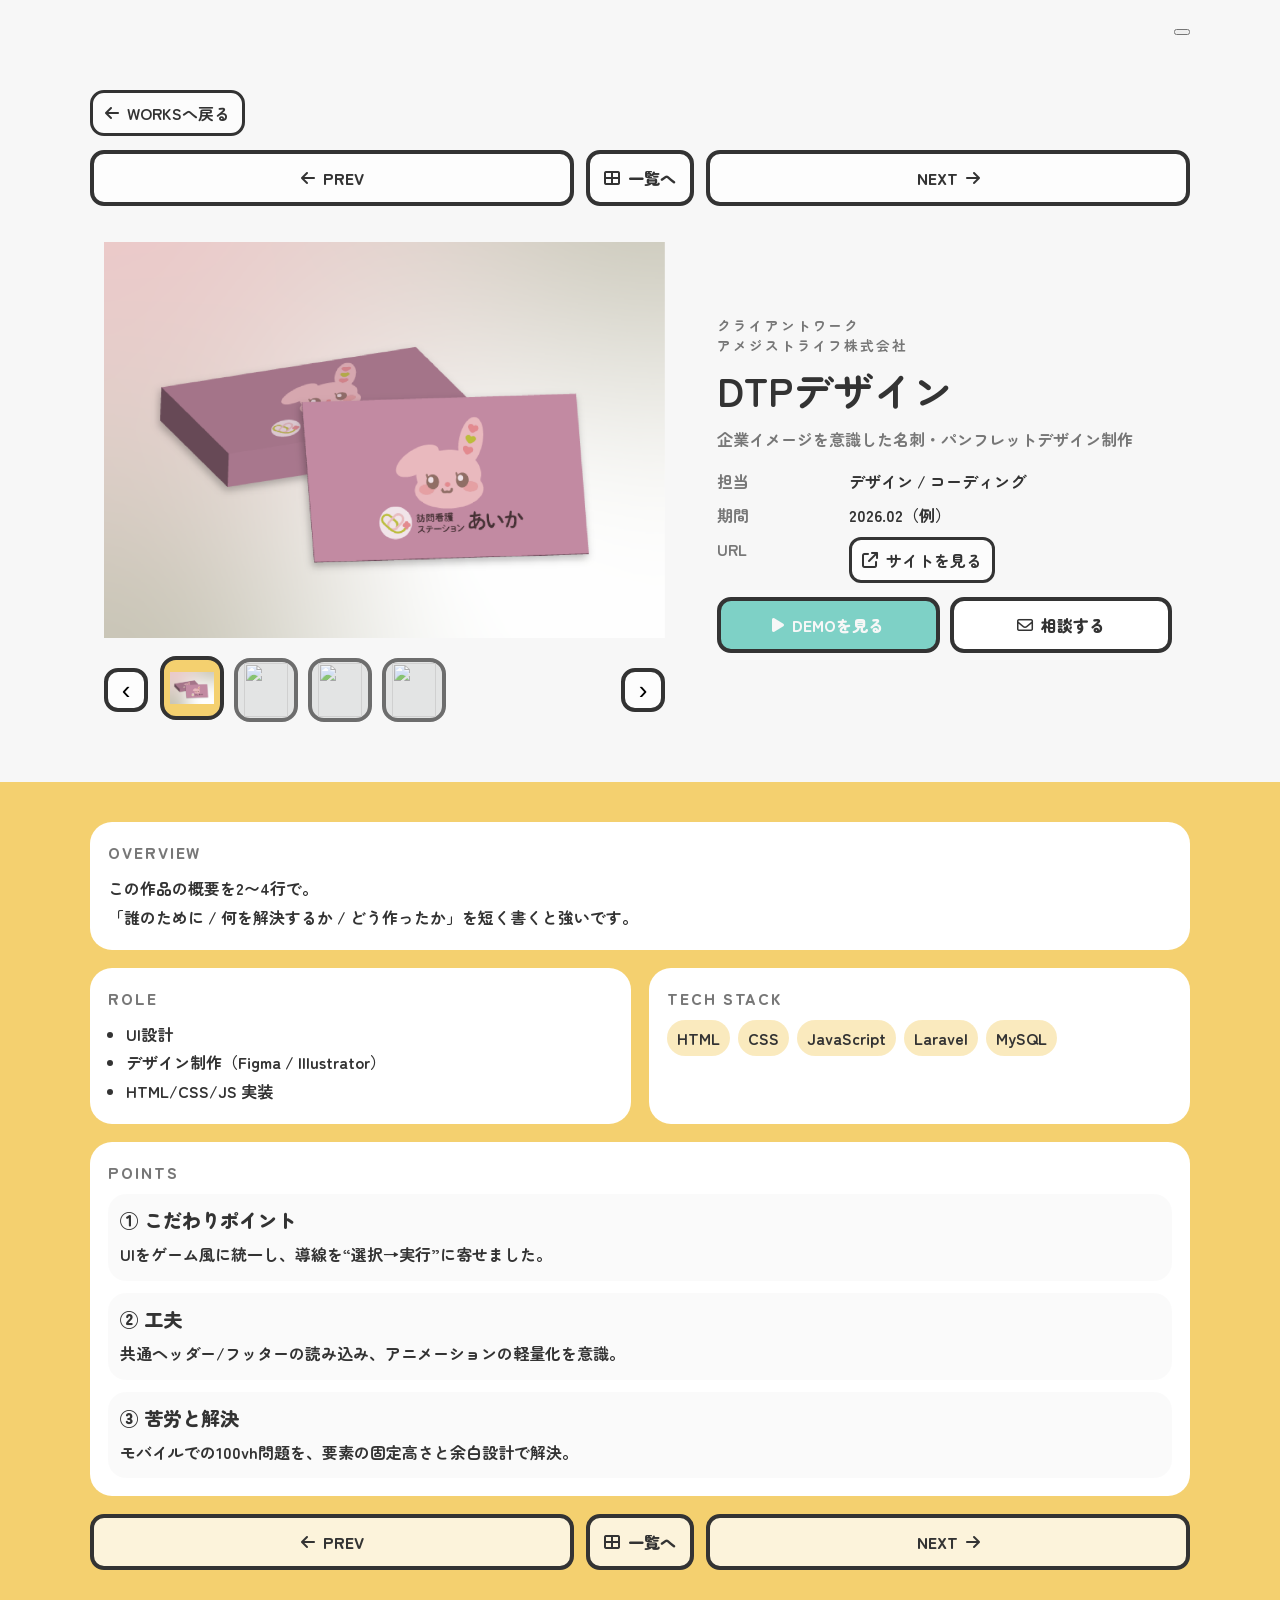
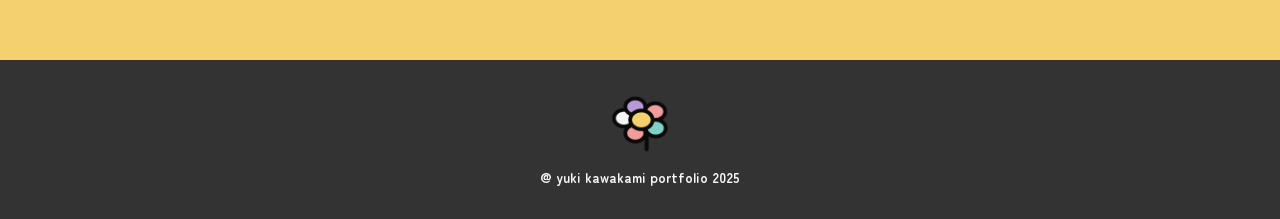
==== commit 4a85be78: "update" ====
--- a/works/aika-dtp.html
+++ b/works/aika-dtp.html
@@ -49,13 +49,13 @@
                 </nav>
                 <!-- 前後ナビ -->
                 <div class="workPager">
-                    <a class="workPager__btn" href="./portfolio-site.html">
+                    <a class="workPager__btn" href="./cytech-character-design.html">
                         <i class="fa-solid fa-arrow-left"></i> PREV
                     </a>
                     <a class="workPager__btn" href="../index.html#works">
                         <i class="fa-solid fa-table-cells-large"></i> 一覧へ
                     </a>
-                    <a class="workPager__btn" href="./cytech-character-design.html">
+                    <a class="workPager__btn" href="./line-stamp.html">
                         NEXT <i class="fa-solid fa-arrow-right"></i>
                     </a>
                 </div>
@@ -84,10 +84,11 @@
                     <div class="workHero__info">
 
                         <p class="workKicker">クライアントワーク</p>
+                        <p class="workKicker">アメジストライフ株式会社</p>
                         <!-- タイトル差し替え -->
-                        <h1 class="workTitle">作品タイトルが入ります</h1>
+                        <h1 class="workTitle">DTPデザイン</h1>
                         <p class="workSub">
-                            ここに短いキャッチコピー（例：キャラクター選択UIのポートフォリオサイト）
+                            企業イメージを意識した名刺・パンフレットデザイン制作
                         </p>
 
                         <div class="workMeta">
@@ -187,13 +188,13 @@
 
                 <!-- 前後ナビ -->
                 <div class="workPager">
-                    <a class="workPager__btn" href="./portfolio-site.html">
+                    <a class="workPager__btn" href="./cytech-character-design.html">
                         <i class="fa-solid fa-arrow-left"></i> PREV
                     </a>
                     <a class="workPager__btn" href="../index.html#works">
                         <i class="fa-solid fa-table-cells-large"></i> 一覧へ
                     </a>
-                    <a class="workPager__btn" href="./cytech-character-design.html">
+                    <a class="workPager__btn" href="./line-stamp.html">
                         NEXT <i class="fa-solid fa-arrow-right"></i>
                     </a>
                 </div>
--- a/assets/css/style.css
+++ b/assets/css/style.css
@@ -993,9 +993,10 @@
 }
 
 .workBadge.s {
-    font-size: .9rem;
+    font-size: .8rem;
     color: var(--color-text-sub);
     background: rgba(255, 255, 255, .55);
+    float: right;
 }
 
 /* コメント */
@@ -1119,7 +1120,7 @@
 ========================= */
 
 .workHero {
-    background: var(--color-yellow);
+    background: var(--color-bg);
     padding: 90px 16px 40px;
 }
 
@@ -1160,9 +1161,9 @@
 
 .workHero__shot {
     position: relative;
-    border: 4px solid var(--color-text);
+    /* border: 4px solid var(--color-text); */
     border-radius: 22px;
-    background: rgba(255, 255, 255, 0.7);
+    /* background: rgba(255, 255, 255, 0.7); */
     padding: 14px;
     overflow: hidden;
 }
@@ -1173,6 +1174,14 @@
     display: block;
     /* border-radius: 16px; */
     object-fit: contain;
+}
+
+/* メイン画像 */
+#workHeroMain {
+    width: 100%;
+    display: block;
+    /* border-radius: 20px; */
+    background-color: var(--color-bg);
 }
 
 .workBadge2 {
@@ -1365,7 +1374,7 @@
 
 /* Body */
 .workBody {
-    background: var(--color-bg);
+    background: var(--color-yellow);
     padding: 40px 16px 90px;
 }
 
@@ -1377,7 +1386,7 @@
 }
 
 .workCard2 {
-    border: 4px solid var(--color-text);
+    /* border: 4px solid var(--color-text); */
     border-radius: 22px;
     background: var(--color-card);
     padding: 18px;
@@ -1419,7 +1428,7 @@
 .workTag {
     padding: 6px 10px;
     border-radius: 999px;
-    border: 3px solid var(--color-text);
+    /* border: 3px solid var(--color-text); */
     background: rgba(244, 208, 111, 0.45);
 }
 
@@ -1429,7 +1438,7 @@
 }
 
 .workPoint {
-    border: 3px solid rgba(0, 0, 0, 0.15);
+    /* border: 3px solid rgba(0, 0, 0, 0.15); */
     border-radius: 18px;
     padding: 12px;
     background: rgba(0, 0, 0, 0.02);
@@ -1439,6 +1448,7 @@
     margin: 0 0 6px;
     text-align: left;
     font-weight: 900;
+    font-size: 1.2rem;
 }
 
 /* Screenshots */
@@ -1500,53 +1510,7 @@
     background: var(--color-yellow);
 }
 
-/* modal */
-.workModal {
-    position: fixed;
-    inset: 0;
-    z-index: 2000;
-    display: grid;
-    place-items: center;
-}
-
-.workModal__bg {
-    position: absolute;
-    inset: 0;
-    background: rgba(0, 0, 0, 0.45);
-    border: 0;
-}
-
-.workModal__panel {
-    position: relative;
-    width: min(920px, 92vw);
-    border-radius: 22px;
-    border: 4px solid var(--color-text);
-    background: rgba(255, 255, 255, 0.92);
-    padding: 16px;
-}
-
-.workModal__img {
-    width: 100%;
-    height: auto;
-    display: block;
-    border-radius: 16px;
-}
-
-.workModal__close {
-    position: absolute;
-    top: 10px;
-    right: 10px;
-    width: 44px;
-    height: 44px;
-    border-radius: 14px;
-    border: 4px solid var(--color-text);
-    background: var(--color-card);
-    cursor: pointer;
-}
-
-.workModal__close:hover {
-    background: var(--color-yellow);
-}
+
 
 @media (max-width: 900px) {
     .workHero__grid {
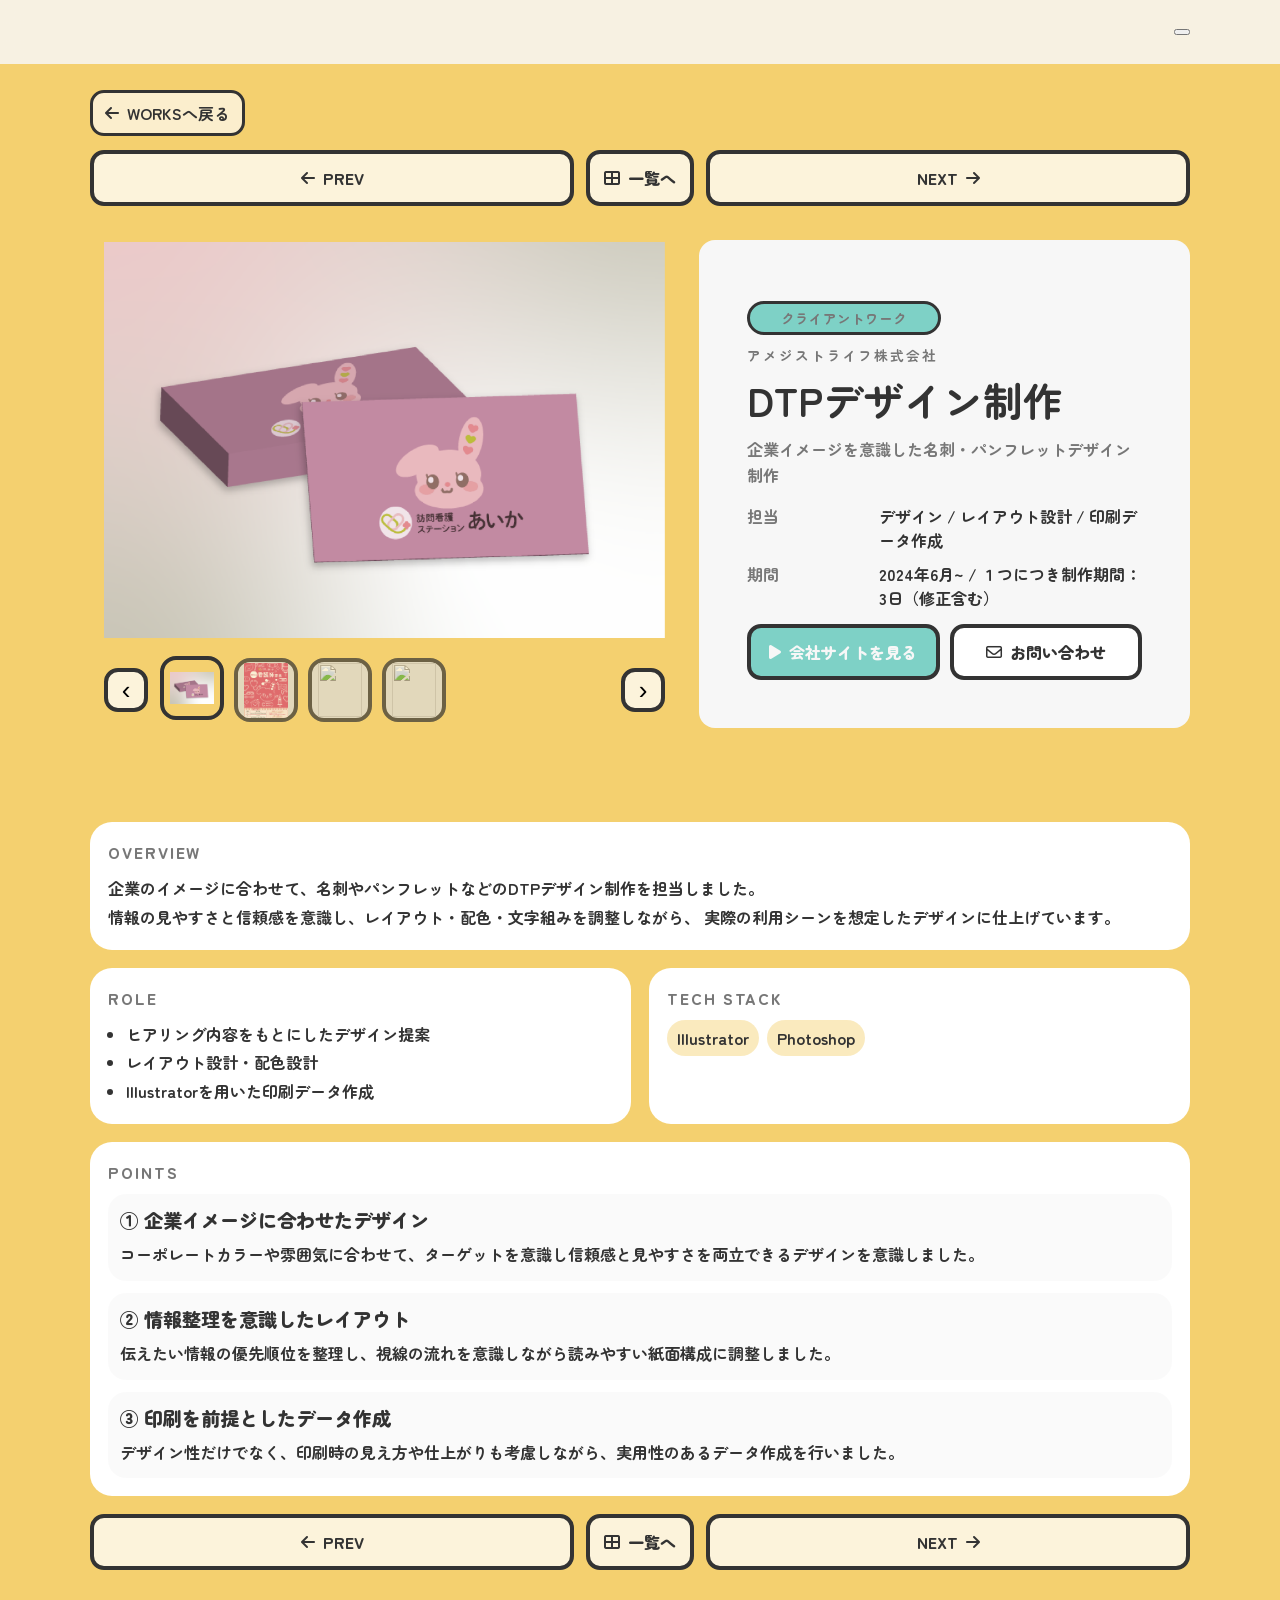
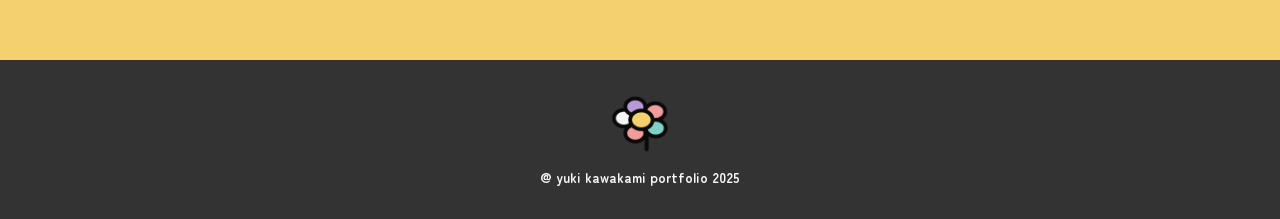
==== commit 37018851: "update" ====
--- a/works/aika-dtp.html
+++ b/works/aika-dtp.html
@@ -83,10 +83,10 @@
                     <!-- 右：概要 -->
                     <div class="workHero__info">
 
-                        <p class="workKicker">クライアントワーク</p>
+                        <p class="workKicker-k">クライアントワーク</p>
                         <p class="workKicker">アメジストライフ株式会社</p>
                         <!-- タイトル差し替え -->
-                        <h1 class="workTitle">DTPデザイン</h1>
+                        <h1 class="workTitle">DTPデザイン制作</h1>
                         <p class="workSub">
                             企業イメージを意識した名刺・パンフレットデザイン制作
                         </p>
@@ -95,32 +95,22 @@
                             <dl class="workMeta__dl">
                                 <div class="workMeta__row">
                                     <dt>担当</dt>
-                                    <dd>デザイン / コーディング</dd>
+                                    <dd>デザイン / レイアウト設計 / 印刷データ作成</dd>
                                 </div>
                                 <div class="workMeta__row">
                                     <dt>期間</dt>
-                                    <dd>2026.02（例）</dd>
+                                    <dd>2024年6月~ / １つにつき制作期間：3日（修正含む）</dd>
                                 </div>
-                                <div class="workMeta__row">
-                                    <dt>URL</dt>
-                                    <dd>
-                                        <a class="workLink" href="http://www.amgst.co.jp/" target="_blank"
-                                            rel="noopener">
-                                            <i class="fa-solid fa-arrow-up-right-from-square"></i> サイトを見る
-                                        </a>
-                                    </dd>
-                                </div>
-
                             </dl>
 
                             <!-- CTA -->
                             <div class="workCtas">
-                                <a class="workBtn workBtn--main" href="https://example.com" target="_blank"
+                                <a class="workBtn workBtn--main" href="https://www.amgstlife.com" target="_blank"
                                     rel="noopener">
-                                    <i class="fa-solid fa-play"></i> DEMOを見る
+                                    <i class="fa-solid fa-play"></i> 会社サイトを見る
                                 </a>
                                 <a class="workBtn workBtn--sub" href="../index.html#contact">
-                                    <i class="fa-regular fa-envelope"></i> 相談する
+                                    <i class="fa-regular fa-envelope"></i> お問い合わせ
                                 </a>
                             </div>
 
@@ -139,8 +129,9 @@
                 <div class="workCard2">
                     <h2 class="workH2">OVERVIEW</h2>
                     <p class="workP">
-                        この作品の概要を2〜4行で。<br>
-                        「誰のために / 何を解決するか / どう作ったか」を短く書くと強いです。
+                        企業のイメージに合わせて、名刺やパンフレットなどのDTPデザイン制作を担当しました。<br>
+                        情報の見やすさと信頼感を意識し、レイアウト・配色・文字組みを調整しながら、
+                        実際の利用シーンを想定したデザインに仕上げています。
                     </p>
                 </div>
 
@@ -148,20 +139,17 @@
                     <div class="workCard2">
                         <h2 class="workH2">ROLE</h2>
                         <ul class="workList">
-                            <li>UI設計</li>
-                            <li>デザイン制作（Figma / Illustrator）</li>
-                            <li>HTML/CSS/JS 実装</li>
+                            <li>ヒアリング内容をもとにしたデザイン提案</li>
+                            <li>レイアウト設計・配色設計</li>
+                            <li>Illustratorを用いた印刷データ作成</li>
                         </ul>
                     </div>
 
                     <div class="workCard2">
                         <h2 class="workH2">TECH STACK</h2>
                         <div class="workTags">
-                            <span class="workTag">HTML</span>
-                            <span class="workTag">CSS</span>
-                            <span class="workTag">JavaScript</span>
-                            <span class="workTag">Laravel</span>
-                            <span class="workTag">MySQL</span>
+                            <span class="workTag">Illustrator</span>
+                            <span class="workTag">Photoshop</span>
                         </div>
                     </div>
                 </div>
@@ -170,18 +158,18 @@
                     <h2 class="workH2">POINTS</h2>
                     <div class="workPoints">
                         <div class="workPoint">
-                            <p class="workPoint__title">① こだわりポイント</p>
-                            <p class="workP">UIをゲーム風に統一し、導線を“選択→実行”に寄せました。</p>
+                            <p class="workPoint__title">① 企業イメージに合わせたデザイン</p>
+                            <p class="workP">コーポレートカラーや雰囲気に合わせて、ターゲットを意識し信頼感と見やすさを両立できるデザインを意識しました。</p>
                         </div>
 
                         <div class="workPoint">
-                            <p class="workPoint__title">② 工夫</p>
-                            <p class="workP">共通ヘッダー/フッターの読み込み、アニメーションの軽量化を意識。</p>
+                            <p class="workPoint__title">② 情報整理を意識したレイアウト</p>
+                            <p class="workP">伝えたい情報の優先順位を整理し、視線の流れを意識しながら読みやすい紙面構成に調整しました。</p>
                         </div>
 
                         <div class="workPoint">
-                            <p class="workPoint__title">③ 苦労と解決</p>
-                            <p class="workP">モバイルでの100vh問題を、要素の固定高さと余白設計で解決。</p>
+                            <p class="workPoint__title">③ 印刷を前提としたデータ作成</p>
+                            <p class="workP">デザイン性だけでなく、印刷時の見え方や仕上がりも考慮しながら、実用性のあるデータ作成を行いました。</p>
                         </div>
                     </div>
                 </div>
--- a/assets/css/style.css
+++ b/assets/css/style.css
@@ -1120,7 +1120,7 @@
 ========================= */
 
 .workHero {
-    background: var(--color-bg);
+    background: var(--color-yellow);
     padding: 90px 16px 40px;
 }
 
@@ -1157,6 +1157,8 @@
     gap: 20px;
     align-items: center;
     margin-top: 20px;
+    /* background-color: var(--color-bg); */
+    border-radius: var(--radius);
 }
 
 .workHero__shot {
@@ -1181,7 +1183,7 @@
     width: 100%;
     display: block;
     /* border-radius: 20px; */
-    background-color: var(--color-bg);
+    /* background-color: var(--color-bg); */
 }
 
 .workBadge2 {
@@ -1271,9 +1273,9 @@
 
 .workHero__info {
     /* border: 4px solid var(--color-text); */
-    /* border-radius: 22px; */
-    /* background: rgba(255, 255, 255, 0.85); */
-    padding: 18px;
+    border-radius: var(--radius);
+    background: var(--color-bg);
+    padding: var(--space-6);
 }
 
 .workKicker {
@@ -1282,6 +1284,18 @@
     color: var(--color-text-sub);
     text-align: left;
     font-size: .85rem;
+
+}
+
+.workKicker-k {
+    font-size: .85rem;
+    color: var(--color-text-sub);
+    background: var(--color-main);
+    border: 3px solid var(--color-text);
+    padding: 4px;
+    border-radius: 999px;
+    margin-bottom: 10px;
+    max-width: 180px;
 }
 
 .workTitle {
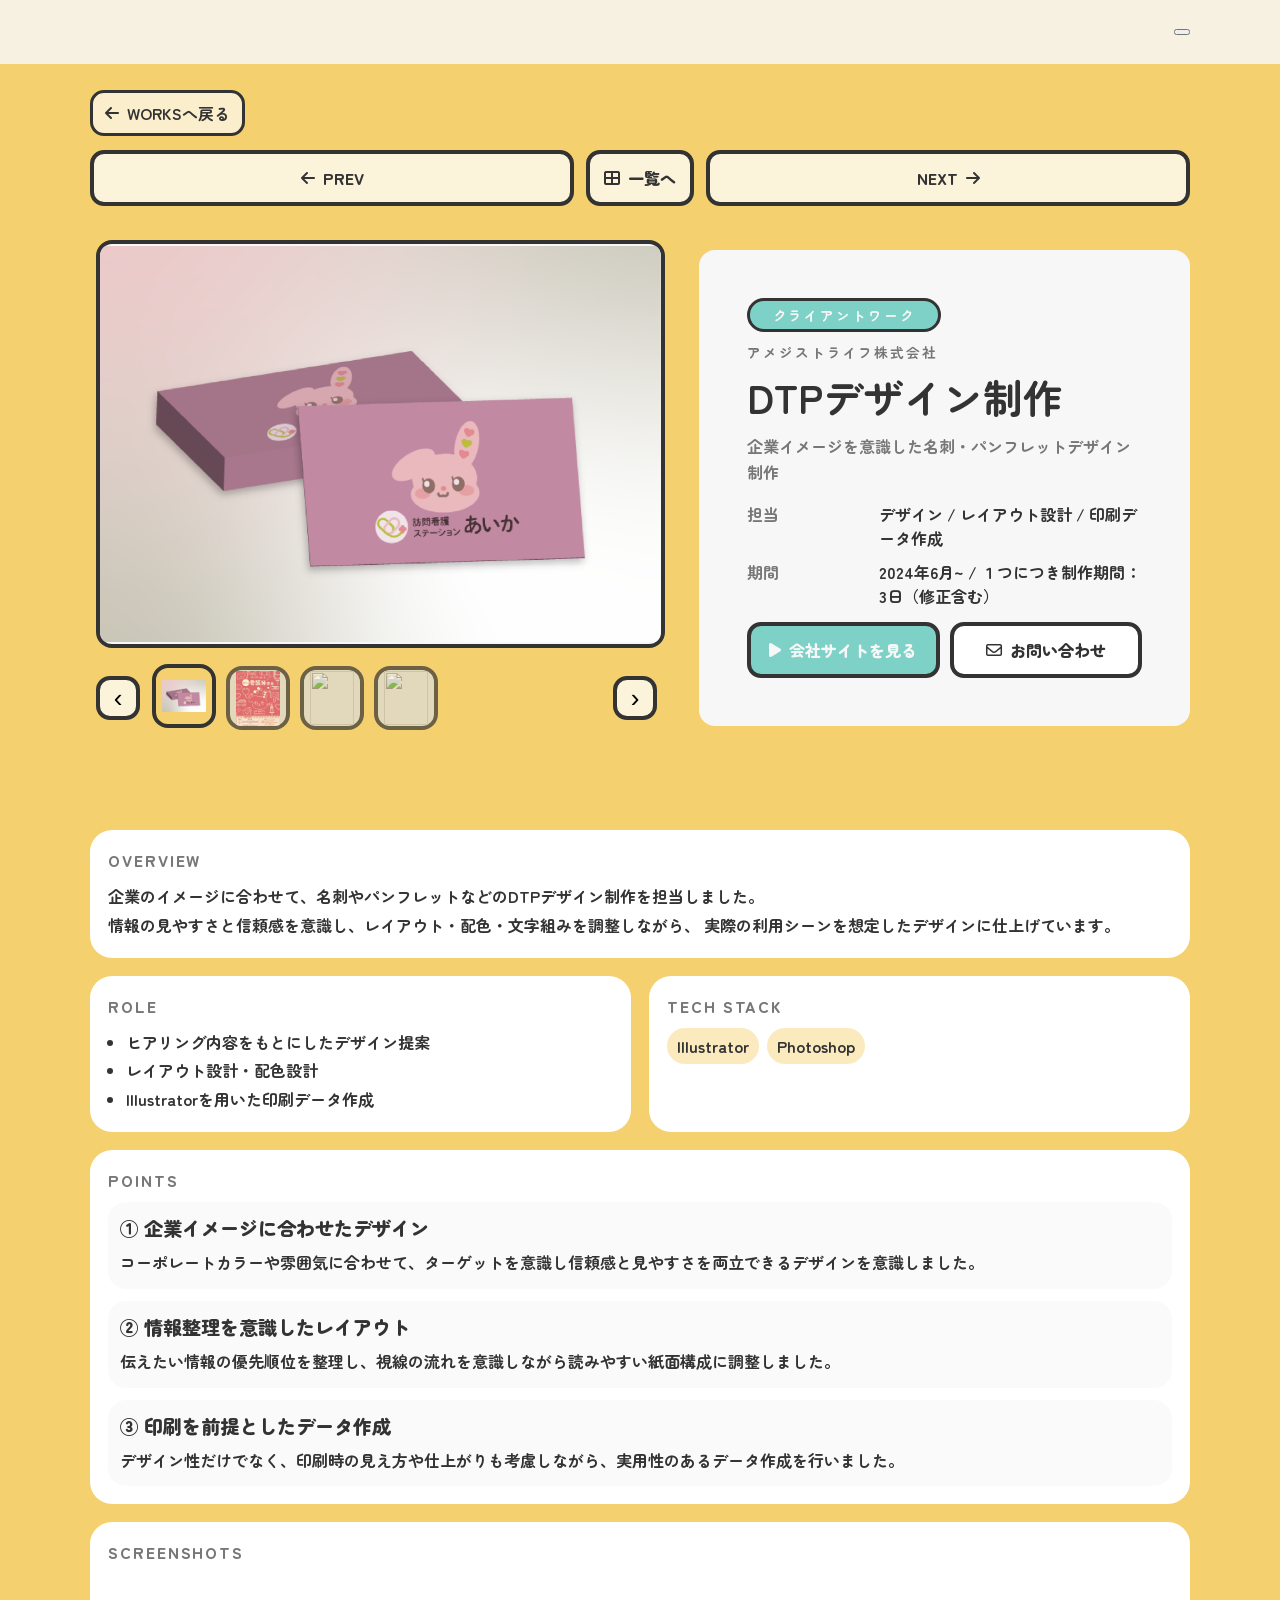
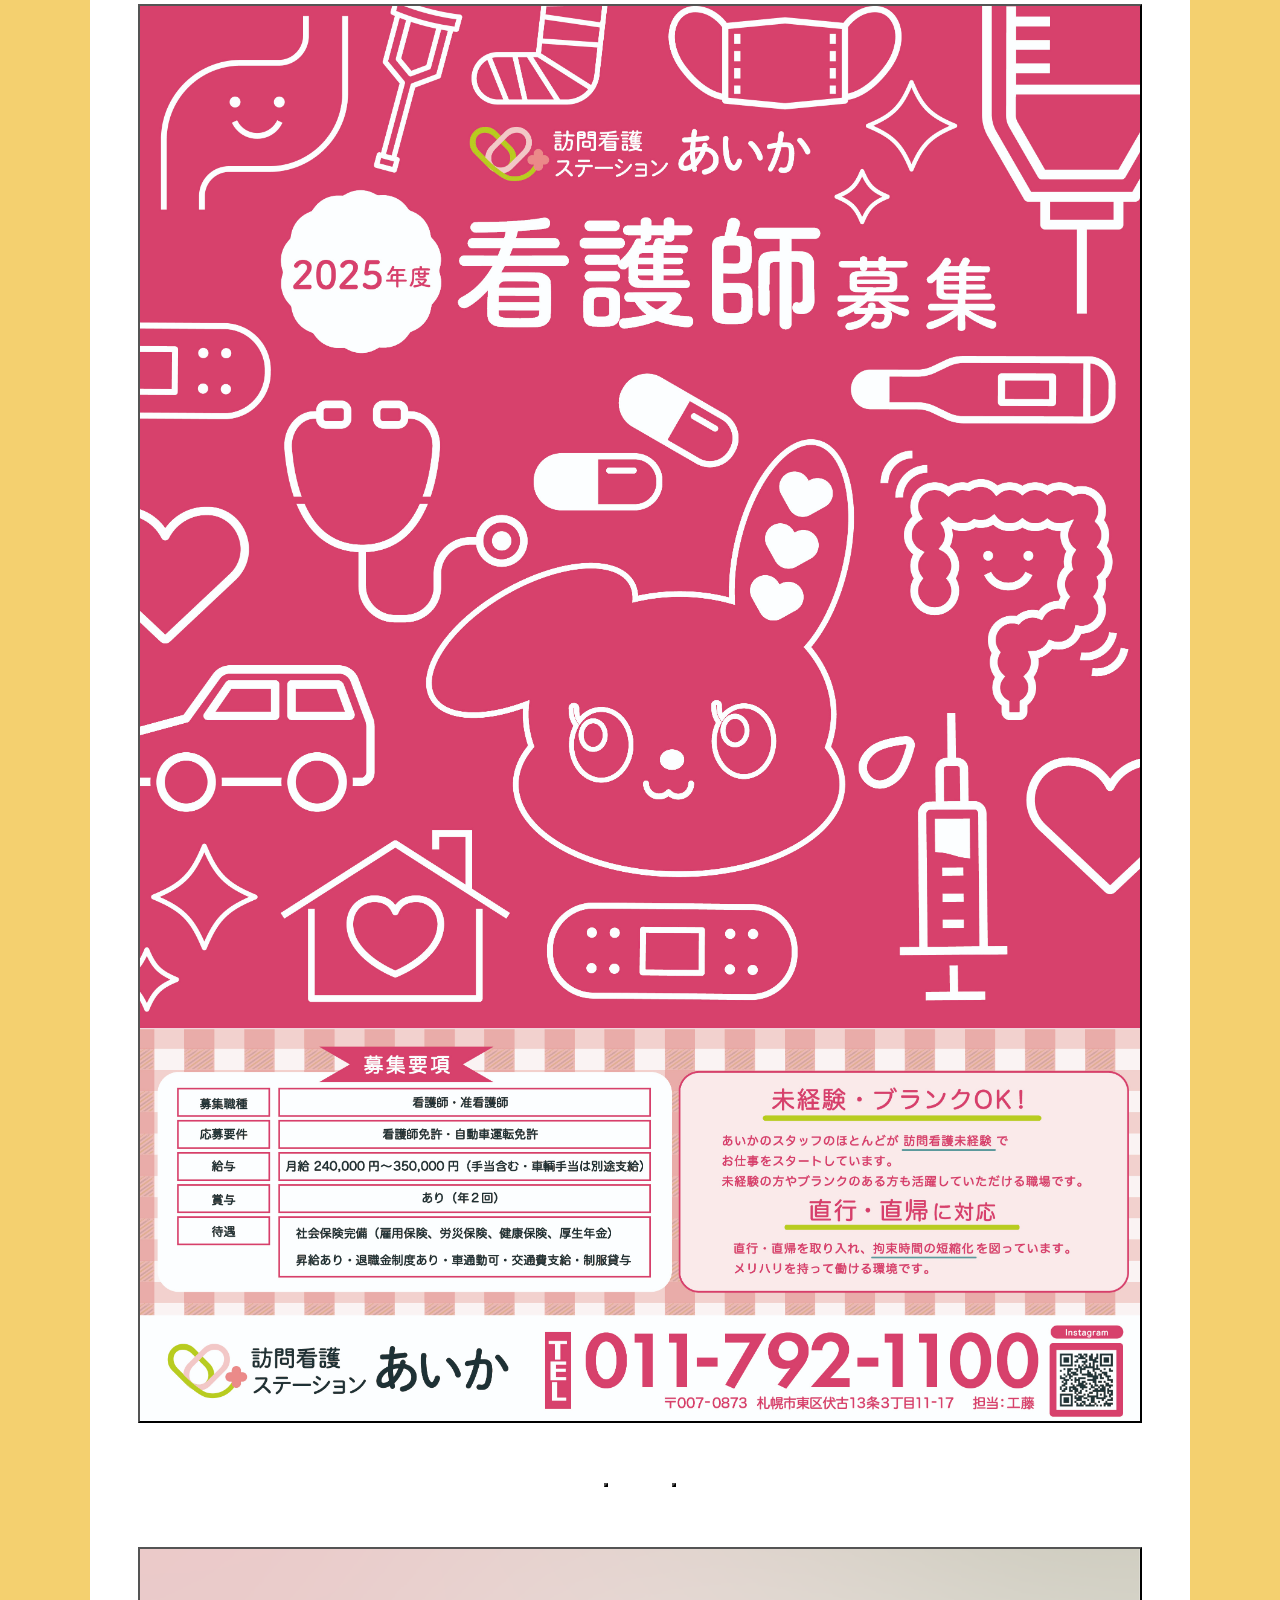
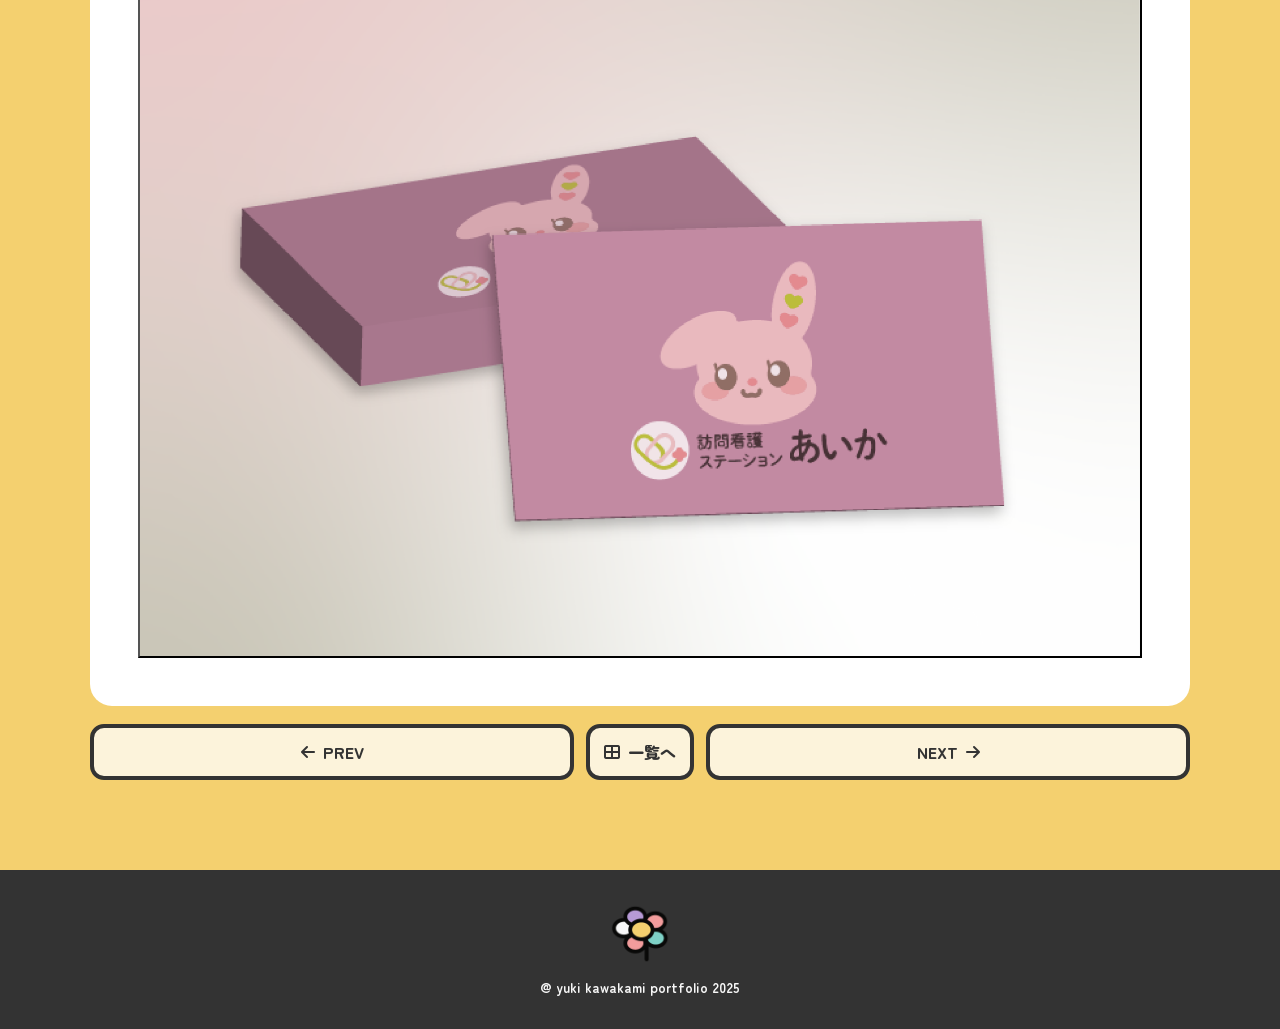
==== commit 066b59db: "update" ====
--- a/works/aika-dtp.html
+++ b/works/aika-dtp.html
@@ -63,9 +63,8 @@
                     <!-- 左：サムネ -->
                     <div class="workHero__shot">
 
-
                         <!-- メイン画像 -->
-                        <img id="workHeroMain" src="../img/works-02.png" alt="作品サムネイル">
+                        <img id="workHeroMain" src="../img/works/amg.png" alt="アメジストライフ株式会社">
 
                         <!-- 下：別画像サムネ -->
                         <div class="workHeroThumbs">
@@ -83,7 +82,7 @@
                     <!-- 右：概要 -->
                     <div class="workHero__info">
 
-                        <p class="workKicker-k">クライアントワーク</p>
+                        <p class="workKicker c">クライアントワーク</p>
                         <p class="workKicker">アメジストライフ株式会社</p>
                         <!-- タイトル差し替え -->
                         <h1 class="workTitle">DTPデザイン制作</h1>
@@ -174,6 +173,22 @@
                     </div>
                 </div>
 
+                <div class="workCard2">
+                    <h2 class="workH2">SCREENSHOTS</h2>
+                    <button class="shot" type="button" data-img="../img/works/sample.png" aria-label="screenshot 1">
+                        <img src="../img/works/amg-01.JPG" alt="">
+                    </button>
+                    <button class="shot" type="button" data-img="../img/works/sample2.png" aria-label="screenshot 2">
+                        <img src="../img/works/amg-02.JPG" alt="">
+                    </button>
+                    <button class="shot" type="button" data-img="../img/works/sample.png" aria-label="screenshot 1">
+                        <img src="../img/works/amg-03.JPG" alt="">
+                    </button>
+                    <button class="shot" type="button" data-img="../img/works/sample2.png" aria-label="screenshot 2">
+                        <img src="../img/works/amg.png" alt="">
+                    </button>
+                </div>
+
                 <!-- 前後ナビ -->
                 <div class="workPager">
                     <a class="workPager__btn" href="./cytech-character-design.html">
--- a/assets/css/style.css
+++ b/assets/css/style.css
@@ -1163,7 +1163,7 @@
 
 .workHero__shot {
     position: relative;
-    /* border: 4px solid var(--color-text); */
+
     border-radius: 22px;
     /* background: rgba(255, 255, 255, 0.7); */
     padding: 14px;
@@ -1182,8 +1182,9 @@
 #workHeroMain {
     width: 100%;
     display: block;
-    /* border-radius: 20px; */
-    /* background-color: var(--color-bg); */
+    border-radius: var(--radius);
+    border: 4px solid var(--color-text);
+    background-color: var(--color-bg);
 }
 
 .workBadge2 {
@@ -1284,18 +1285,31 @@
     color: var(--color-text-sub);
     text-align: left;
     font-size: .85rem;
-
-}
-
-.workKicker-k {
+}
+
+.workKicker.c {
     font-size: .85rem;
-    color: var(--color-text-sub);
+    color: var(--color-bg);
     background: var(--color-main);
     border: 3px solid var(--color-text);
     padding: 4px;
     border-radius: 999px;
     margin-bottom: 10px;
     max-width: 180px;
+    text-align: center;
+}
+
+.workKicker.m {
+    font-size: .85rem;
+    color: var(--color-text-sub);
+    background: var(--color-yellow);
+    border: 3px solid var(--color-text);
+    padding: 4px;
+    border-radius: 999px;
+    margin-bottom: 10px;
+    max-width: 180px;
+    text-align: center;
+
 }
 
 .workTitle {
@@ -1474,12 +1488,13 @@
 }
 
 .shot {
-    border: 4px solid var(--color-text);
-    border-radius: 18px;
+    /* border: 4px solid var(--color-text); */
+    /* border-radius: 18px; */
     background: rgba(0, 0, 0, 0.03);
     overflow: hidden;
     cursor: pointer;
     padding: 0;
+    margin: 30px;
 }
 
 .shot img {
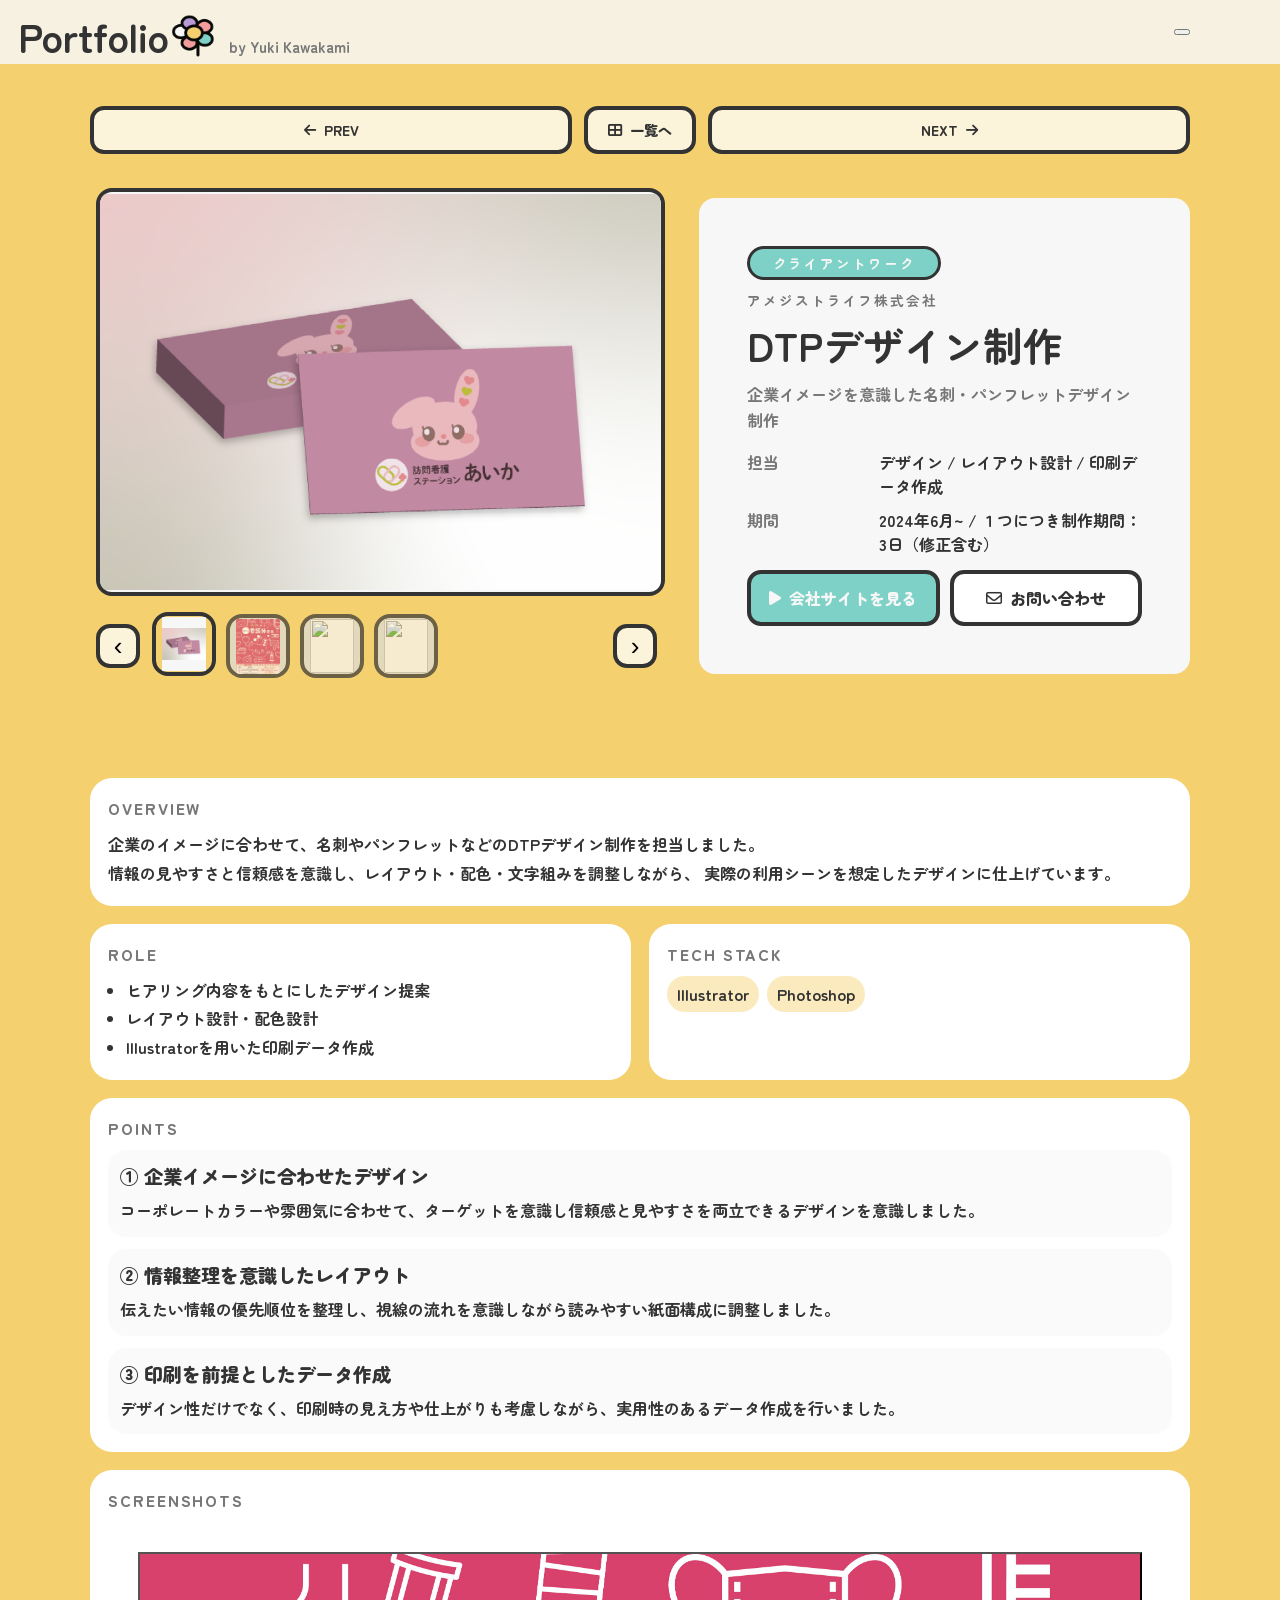
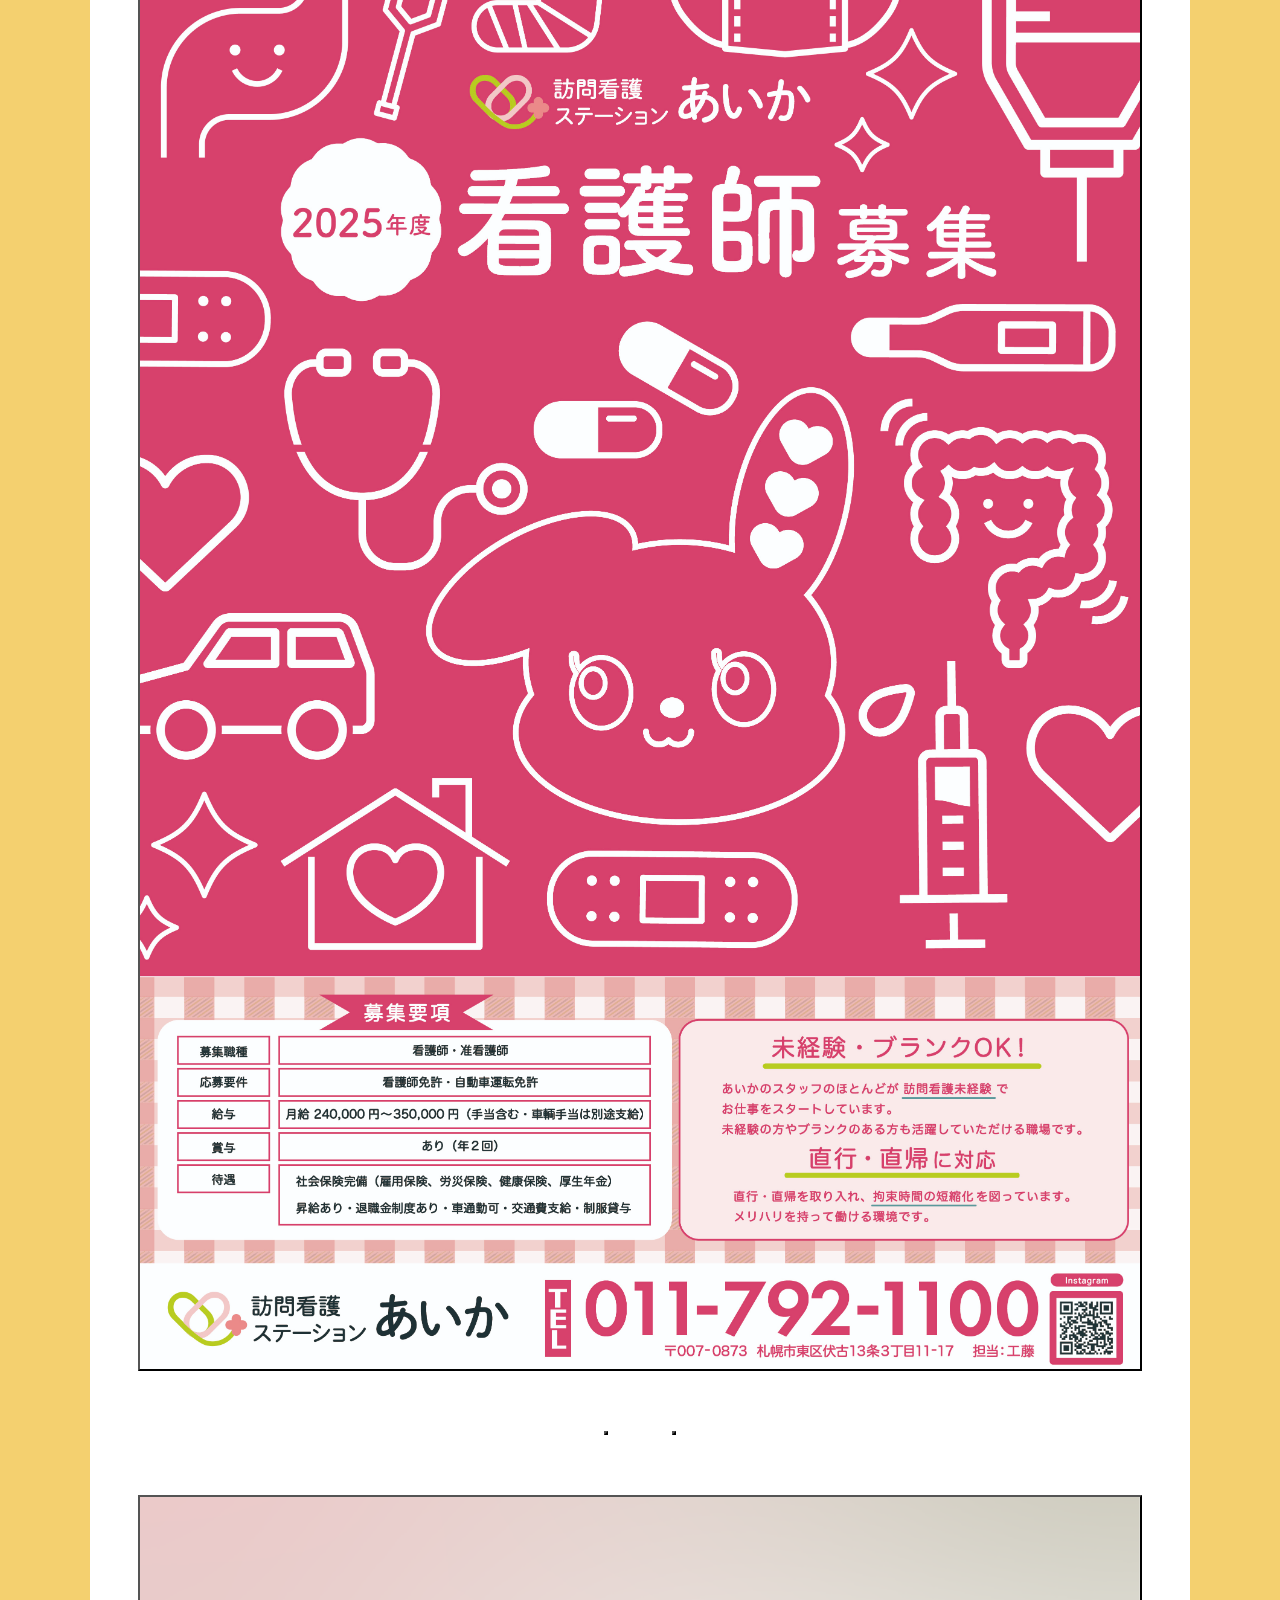
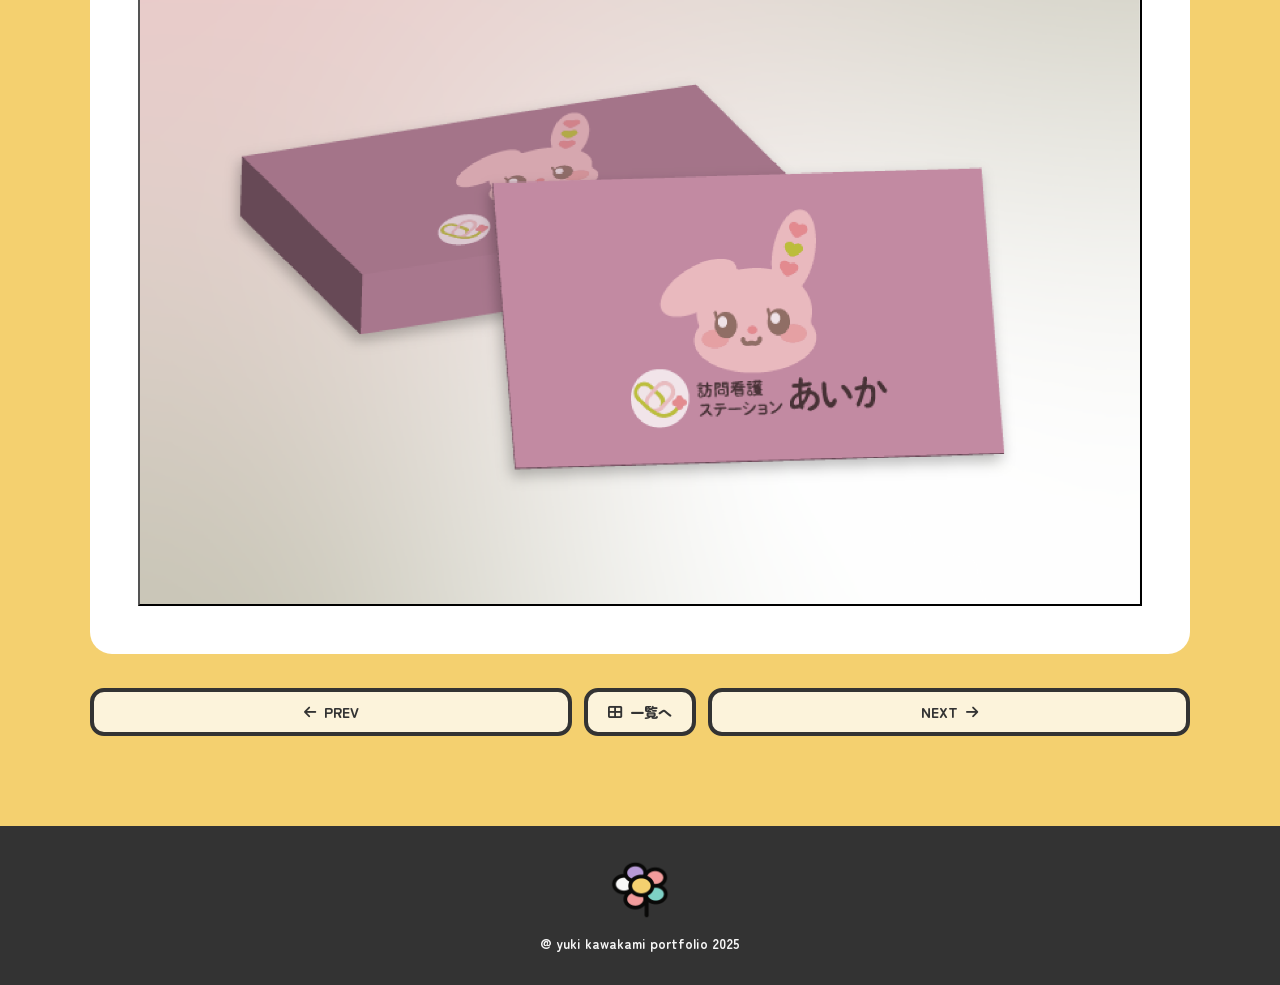
==== commit ed4c1fec: "update" ====
--- a/works/aika-dtp.html
+++ b/works/aika-dtp.html
@@ -32,7 +32,15 @@
     <script src="../assets/js/script.js" defer></script>
 </head>
 
-<body>
+<body class="workPage">
+
+    <div class="mv-select__top">
+        <h1 class="mv-select__hero">Portfolio
+            <img src="../img/icon.png">
+        </h1>
+        <p class="mv-select__by">by Yuki Kawakami</p>
+    </div>
+
 
     <header id="header" class="header"><!-- ヘッダー挿入 --></header>
 
@@ -42,11 +50,6 @@
         <section class="workHero">
             <div class="workHero__inner">
 
-                <nav class="workBread" aria-label="breadcrumb">
-                    <a href="../index.html#works" class="workBread__link">
-                        <i class="fa-solid fa-arrow-left"></i> WORKSへ戻る
-                    </a>
-                </nav>
                 <!-- 前後ナビ -->
                 <div class="workPager">
                     <a class="workPager__btn" href="./cytech-character-design.html">
--- a/assets/css/style.css
+++ b/assets/css/style.css
@@ -1130,27 +1130,6 @@
     margin: 0 auto;
 }
 
-.workBread {
-    text-align: left;
-    margin-bottom: 14px;
-}
-
-.workBread__link {
-    display: inline-flex;
-    align-items: center;
-    gap: 8px;
-    text-decoration: none;
-    color: var(--color-text);
-    padding: 8px 12px;
-    border-radius: 14px;
-    border: 3px solid var(--color-text);
-    background: rgba(255, 255, 255, 0.65);
-}
-
-.workBread__link:hover {
-    background: rgba(255, 255, 255, 0.9);
-}
-
 .workHero__grid {
     display: grid;
     grid-template-columns: 1.2fr 1fr;
@@ -1264,6 +1243,7 @@
     width: 100%;
     height: 100%;
     display: block;
+    background-color: var(--color-bg);
 }
 
 .workHeroThumb.is-active {
@@ -1511,12 +1491,32 @@
     color: var(--color-text-sub);
 }
 
+/* ワークページヘッダー  */
+.workPage .mv-select__top {
+    position: fixed;
+    top: 8px;
+    left: 10px;
+    z-index: 9999;
+}
+
+.workPage .mv-select__hero {
+    font-size: 2.5rem;
+}
+
+.workPage .mv-select__hero img {
+    width: 48px;
+    height: 48px;
+}
+
 /* pager */
 .workPager {
     display: grid;
     grid-template-columns: 1fr auto 1fr;
     gap: 12px;
     align-items: center;
+    /* display: flex; */
+    /* gap: 16px; */
+    margin-top: 16px;
 }
 
 .workPager__btn {
@@ -1525,7 +1525,7 @@
     justify-content: center;
     gap: 8px;
 
-    padding: 12px 14px;
+    /* padding: 12px 14px; */
     border-radius: 14px;
     border: 4px solid var(--color-text);
 
@@ -1533,6 +1533,9 @@
     text-decoration: none;
     color: var(--color-text);
     font-weight: 900;
+
+    padding: 10px 20px;
+    font-size: 14px;
 }
 
 .workPager__btn:hover {
@@ -1560,5 +1563,4 @@
 }
 
 
-
 /* -------------------------------*/
--- a/assets/css/mobile.css
+++ b/assets/css/mobile.css
@@ -144,8 +144,6 @@
         font-size: 1.1rem;
     }
 
-
-
     /* -------------------------------*/
 
 }
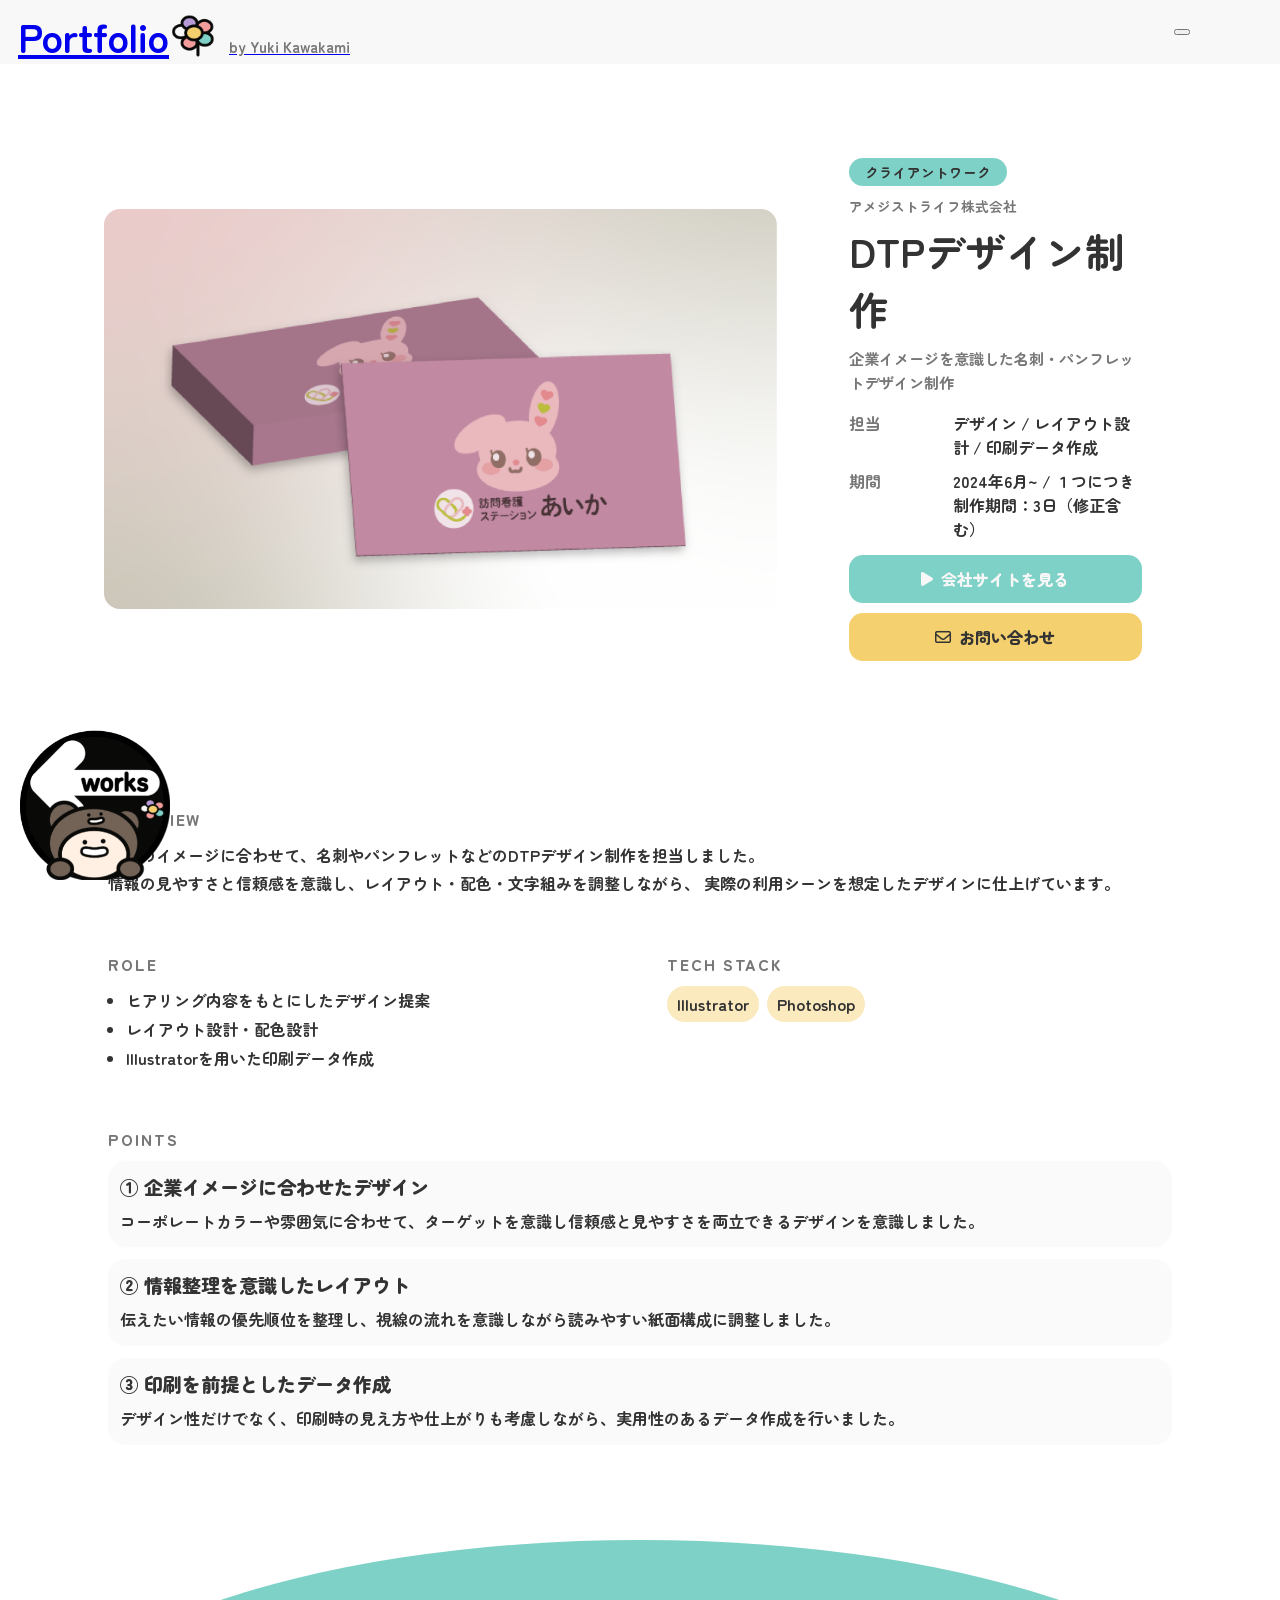
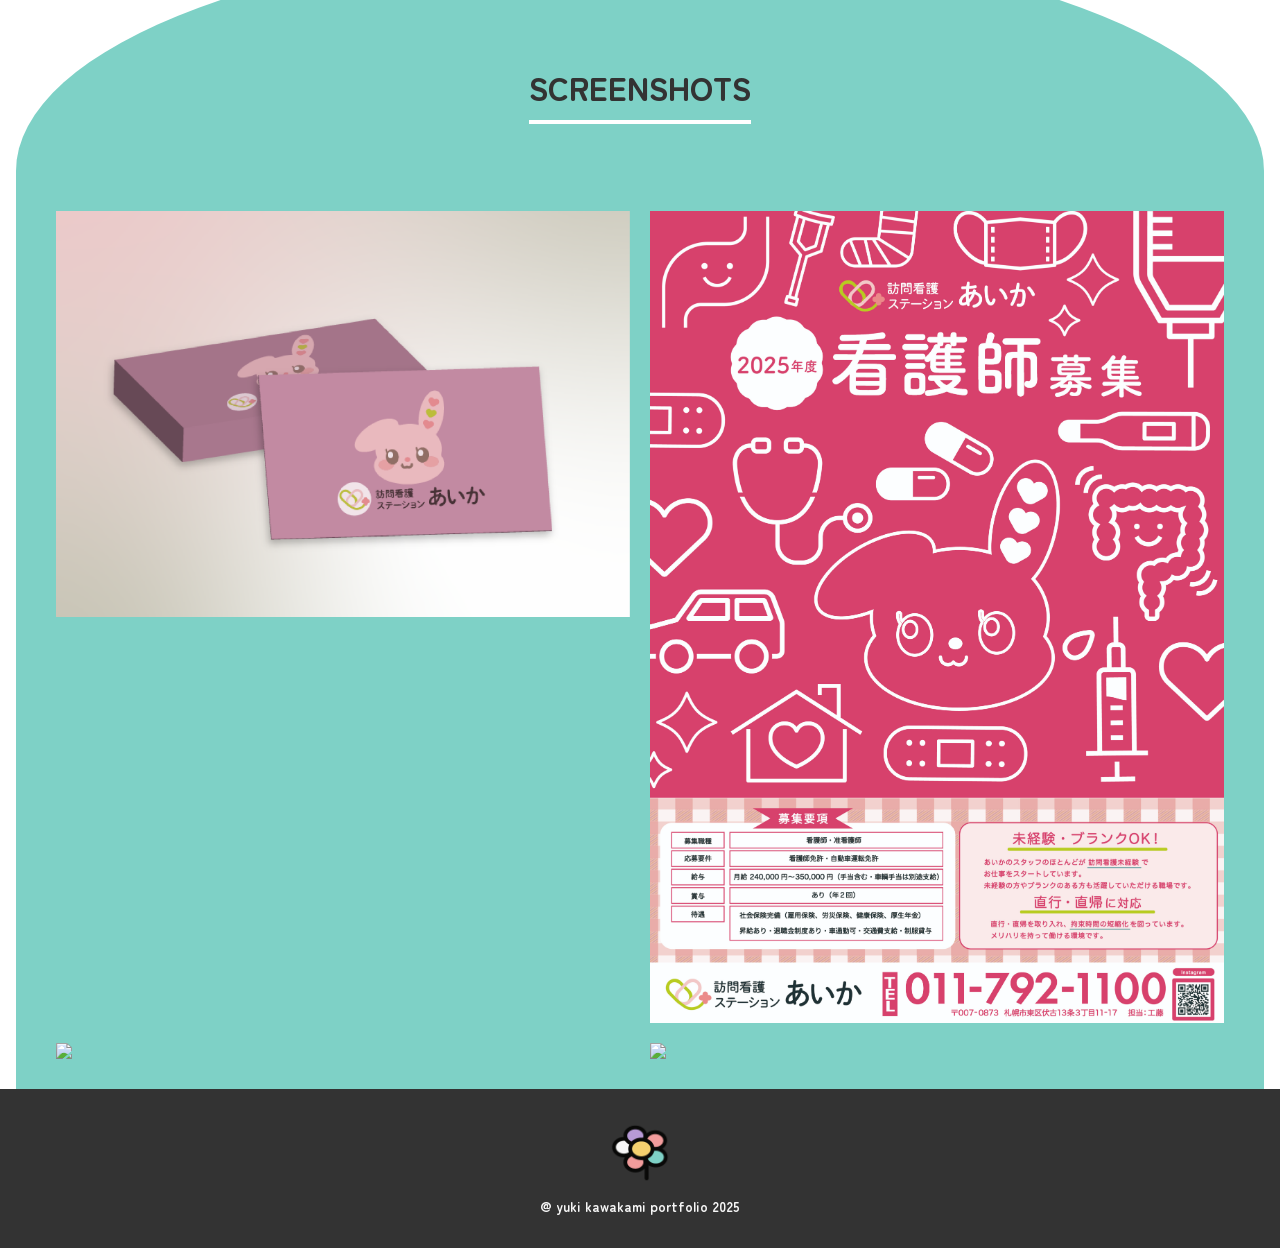
==== commit 3af5108e: "update" ====
--- a/works/aika-dtp.html
+++ b/works/aika-dtp.html
@@ -34,12 +34,16 @@
 
 <body class="workPage">
 
-    <div class="mv-select__top">
+    <a class="mv-select__top" href="../index.html">
         <h1 class="mv-select__hero">Portfolio
             <img src="../img/icon.png">
         </h1>
         <p class="mv-select__by">by Yuki Kawakami</p>
-    </div>
+    </a>
+
+    <a class="back-btn" href="../index.html#works">
+        <img src="../img/works/back-btn.png" alt="WORKSへ戻る">
+    </a>
 
 
     <header id="header" class="header"><!-- ヘッダー挿入 --></header>
@@ -50,33 +54,13 @@
         <section class="workHero">
             <div class="workHero__inner">
 
-                <!-- 前後ナビ -->
-                <div class="workPager">
-                    <a class="workPager__btn" href="./cytech-character-design.html">
-                        <i class="fa-solid fa-arrow-left"></i> PREV
-                    </a>
-                    <a class="workPager__btn" href="../index.html#works">
-                        <i class="fa-solid fa-table-cells-large"></i> 一覧へ
-                    </a>
-                    <a class="workPager__btn" href="./line-stamp.html">
-                        NEXT <i class="fa-solid fa-arrow-right"></i>
-                    </a>
-                </div>
+
                 <div class="workHero__grid">
                     <!-- 左：サムネ -->
                     <div class="workHero__shot">
 
                         <!-- メイン画像 -->
                         <img id="workHeroMain" src="../img/works/amg.png" alt="アメジストライフ株式会社">
-
-                        <!-- 下：別画像サムネ -->
-                        <div class="workHeroThumbs">
-                            <button class="workHero-arrow" type="button" data-dir="-1" aria-label="prev">‹</button>
-
-                            <div class="workHeroThumbs__list" id="workHeroThumbList"></div>
-
-                            <button class="workHero-arrow" type="button" data-dir="1" aria-label="next">›</button>
-                        </div>
 
                     </div>
 
@@ -87,7 +71,7 @@
 
                         <p class="workKicker c">クライアントワーク</p>
                         <p class="workKicker">アメジストライフ株式会社</p>
-                        <!-- タイトル差し替え -->
+                        <!-- タイトル -->
                         <h1 class="workTitle">DTPデザイン制作</h1>
                         <p class="workSub">
                             企業イメージを意識した名刺・パンフレットデザイン制作
@@ -176,36 +160,19 @@
                     </div>
                 </div>
 
-                <div class="workCard2">
-                    <h2 class="workH2">SCREENSHOTS</h2>
-                    <button class="shot" type="button" data-img="../img/works/sample.png" aria-label="screenshot 1">
-                        <img src="../img/works/amg-01.JPG" alt="">
-                    </button>
-                    <button class="shot" type="button" data-img="../img/works/sample2.png" aria-label="screenshot 2">
-                        <img src="../img/works/amg-02.JPG" alt="">
-                    </button>
-                    <button class="shot" type="button" data-img="../img/works/sample.png" aria-label="screenshot 1">
-                        <img src="../img/works/amg-03.JPG" alt="">
-                    </button>
-                    <button class="shot" type="button" data-img="../img/works/sample2.png" aria-label="screenshot 2">
-                        <img src="../img/works/amg.png" alt="">
-                    </button>
+            </div>
+            <section class="curved workH2-title">
+                <h2>SCREENSHOTS</h2>
+            </section>
+            <div class="screenshot">
+                <div class="complete-img comp-grid">
+                    <img src="../img/works/amg.png">
+                    <img src="../img/works/amg-01.JPG">
+                    <img src="../img/works/amg-02.JPG">
+                    <img src="../img/works/amg-03.JPG">
                 </div>
-
-                <!-- 前後ナビ -->
-                <div class="workPager">
-                    <a class="workPager__btn" href="./cytech-character-design.html">
-                        <i class="fa-solid fa-arrow-left"></i> PREV
-                    </a>
-                    <a class="workPager__btn" href="../index.html#works">
-                        <i class="fa-solid fa-table-cells-large"></i> 一覧へ
-                    </a>
-                    <a class="workPager__btn" href="./line-stamp.html">
-                        NEXT <i class="fa-solid fa-arrow-right"></i>
-                    </a>
-                </div>
-
             </div>
+        </section>
         </section>
 
     </main>
--- a/assets/css/style.css
+++ b/assets/css/style.css
@@ -420,6 +420,12 @@
 .mv-select__top img {
     width: 64px;
     height: 64px;
+    transition: .3s;
+}
+
+.mv-select__top img:hover {
+    transform: 0.3s;
+    scale: 1.1;
 }
 
 .mv-select__logo {
@@ -997,6 +1003,7 @@
     color: var(--color-text-sub);
     background: rgba(255, 255, 255, .55);
     float: right;
+    margin-top: 5px;
 }
 
 /* コメント */
@@ -1010,6 +1017,7 @@
     font-weight: 900;
     line-height: 1.2;
     margin: 10px 0 0 5px;
+    text-wrap: nowrap;
 }
 
 .work-comment-desc {
@@ -1118,9 +1126,28 @@
 /* =========================
    WORK DETAIL (File)
 ========================= */
+.back-btn {
+    position: fixed;
+    z-index: 9999;
+    bottom: 20px;
+    left: 20px;
+    display: inline-block;
+    transition: transform .5s ease-in-out;
+}
+
+.back-btn:hover {
+    transform: rotate(15deg);
+}
+
+.back-btn img {
+    width: 150px;
+    height: 150px;
+    object-fit: contain;
+}
+
 
 .workHero {
-    background: var(--color-yellow);
+    background: var(--color-card);
     padding: 90px 16px 40px;
 }
 
@@ -1132,8 +1159,8 @@
 
 .workHero__grid {
     display: grid;
-    grid-template-columns: 1.2fr 1fr;
-    gap: 20px;
+    grid-template-columns: 1.8fr 1fr;
+    gap: 10px;
     align-items: center;
     margin-top: 20px;
     /* background-color: var(--color-bg); */
@@ -1142,13 +1169,13 @@
 
 .workHero__shot {
     position: relative;
-
     border-radius: 22px;
     /* background: rgba(255, 255, 255, 0.7); */
     padding: 14px;
     overflow: hidden;
 }
 
+/* メイン画像 */
 .workHero__shot img {
     width: 100%;
     height: 400px;
@@ -1157,13 +1184,14 @@
     object-fit: contain;
 }
 
-/* メイン画像 */
+
 #workHeroMain {
     width: 100%;
     display: block;
     border-radius: var(--radius);
-    border: 4px solid var(--color-text);
-    background-color: var(--color-bg);
+    /* border: 4px solid var(--color-text); */
+    /* background-color: var(--color-bg); */
+    object-fit: cover;
 }
 
 .workBadge2 {
@@ -1204,7 +1232,7 @@
     height: 44px;
     border-radius: 14px;
     border: 4px solid var(--color-text);
-    background: rgba(255, 255, 255, .75);
+    /* background: rgba(255, 255, 255, .75); */
     cursor: pointer;
     font-size: 26px;
     line-height: 1;
@@ -1254,14 +1282,13 @@
 
 .workHero__info {
     /* border: 4px solid var(--color-text); */
-    border-radius: var(--radius);
-    background: var(--color-bg);
+    /* border-radius: var(--radius); */
+    /* background: var(--color-bg); */
     padding: var(--space-6);
 }
 
 .workKicker {
     margin: 0;
-    letter-spacing: .14em;
     color: var(--color-text-sub);
     text-align: left;
     font-size: .85rem;
@@ -1269,26 +1296,26 @@
 
 .workKicker.c {
     font-size: .85rem;
-    color: var(--color-bg);
+    color: var(--color-text);
     background: var(--color-main);
-    border: 3px solid var(--color-text);
+    /* border: 3px solid var(--color-text); */
+    padding: 4px;
+    border-radius: 999px;
+    margin-bottom: 10px;
+    max-width: 150px;
+    text-align: center;
+}
+
+.workKicker.m {
+    font-size: .85rem;
+    color: var(--color-text);
+    background: var(--color-yellow);
+    /* border: 3px solid var(--color-text); */
     padding: 4px;
     border-radius: 999px;
     margin-bottom: 10px;
     max-width: 180px;
     text-align: center;
-}
-
-.workKicker.m {
-    font-size: .85rem;
-    color: var(--color-text-sub);
-    background: var(--color-yellow);
-    border: 3px solid var(--color-text);
-    padding: 4px;
-    border-radius: 999px;
-    margin-bottom: 10px;
-    max-width: 180px;
-    text-align: center;
 
 }
 
@@ -1303,6 +1330,7 @@
     text-align: left;
     color: var(--color-text-sub);
     line-height: 1.6;
+    font-size: .95rem;
 }
 
 .workMeta {
@@ -1317,8 +1345,8 @@
 
 .workMeta__row {
     display: grid;
-    grid-template-columns: 80px 1fr;
-    gap: 12px;
+    grid-template-columns: 60px 1fr;
+    gap: 4px;
     align-items: start;
     text-align: left;
 }
@@ -1343,10 +1371,11 @@
     background: var(--color-yellow);
 }
 
+/* CTA */
 .workCtas {
     margin-top: 14px;
     display: grid;
-    grid-template-columns: 1fr 1fr;
+    grid-template-columns: 1fr;
     gap: 10px;
 }
 
@@ -1357,11 +1386,12 @@
     gap: 8px;
     padding: 12px 14px;
     border-radius: 14px;
-    border: 4px solid var(--color-text);
+    /* border: 4px solid var(--color-text); */
     text-decoration: none;
     font-weight: 900;
 }
 
+/* サイトを見る */
 .workBtn--main {
     background: var(--color-main);
     color: var(--color-bg);
@@ -1371,18 +1401,19 @@
     background: var(--color-purple);
 }
 
+/* お問い合わせ */
 .workBtn--sub {
-    background: var(--color-card);
+    background: var(--color-yellow);
     color: var(--color-text);
 }
 
 .workBtn--sub:hover {
-    background: var(--color-yellow);
+    background: var(--color-purple);
 }
 
 /* Body */
 .workBody {
-    background: var(--color-yellow);
+    background: var(--color-card);
     padding: 40px 16px 90px;
 }
 
@@ -1396,7 +1427,7 @@
 .workCard2 {
     /* border: 4px solid var(--color-text); */
     border-radius: 22px;
-    background: var(--color-card);
+    /* background: var(--color-card); */
     padding: 18px;
 }
 
@@ -1542,7 +1573,51 @@
     background: var(--color-yellow);
 }
 
-
+/* 完成図 */
+.complete-img {
+    display: grid;
+    grid-template-columns: 1fr 1fr 1fr 1fr;
+    gap: 20px;
+}
+
+.complete-img.comp-grid {
+    grid-template-columns: 1fr 1fr;
+}
+
+.workH2-title h2 {
+    font-size: 2rem;
+    z-index: 999;
+    position: absolute;
+    padding: 10px 0;
+    bottom: 20px;
+    transform: translateX(-50%);
+    left: 50%;
+    border-bottom: 4px solid var(--color-card);
+}
+
+.screenshot {
+    background-color: var(--color-main);
+    padding: 40px;
+    margin-bottom: -100px;
+}
+
+.curved {
+    position: relative;
+    background: var(--color-card);
+    height: 20vh;
+}
+
+.curved::after {
+    content: '';
+    border-top-left-radius: 50% 100%;
+    border-top-right-radius: 50% 100%;
+    position: absolute;
+    bottom: 0;
+    left: 0;
+    width: 100%;
+    background: var(--color-main);
+    height: 75%;
+}
 
 @media (max-width: 900px) {
     .workHero__grid {
@@ -1560,6 +1635,19 @@
     .workCtas {
         grid-template-columns: 1fr;
     }
+
+    .workHero__shot img {
+        margin: -23px 0;
+    }
+
+    /* 完成図 */
+    .complete-img {
+        grid-template-columns: 1fr;
+    }
+
+    .complete-img.comp-grid {
+        grid-template-columns: 1fr;
+    }
 }
 
 
--- a/assets/css/mobile.css
+++ b/assets/css/mobile.css
@@ -139,9 +139,8 @@
 
 
     /* WORKS-------------------*/
-
-    .workBadge.s {
-        font-size: 1.1rem;
+    .workHero__shot img {
+        height: 300px;
     }
 
     /* -------------------------------*/
